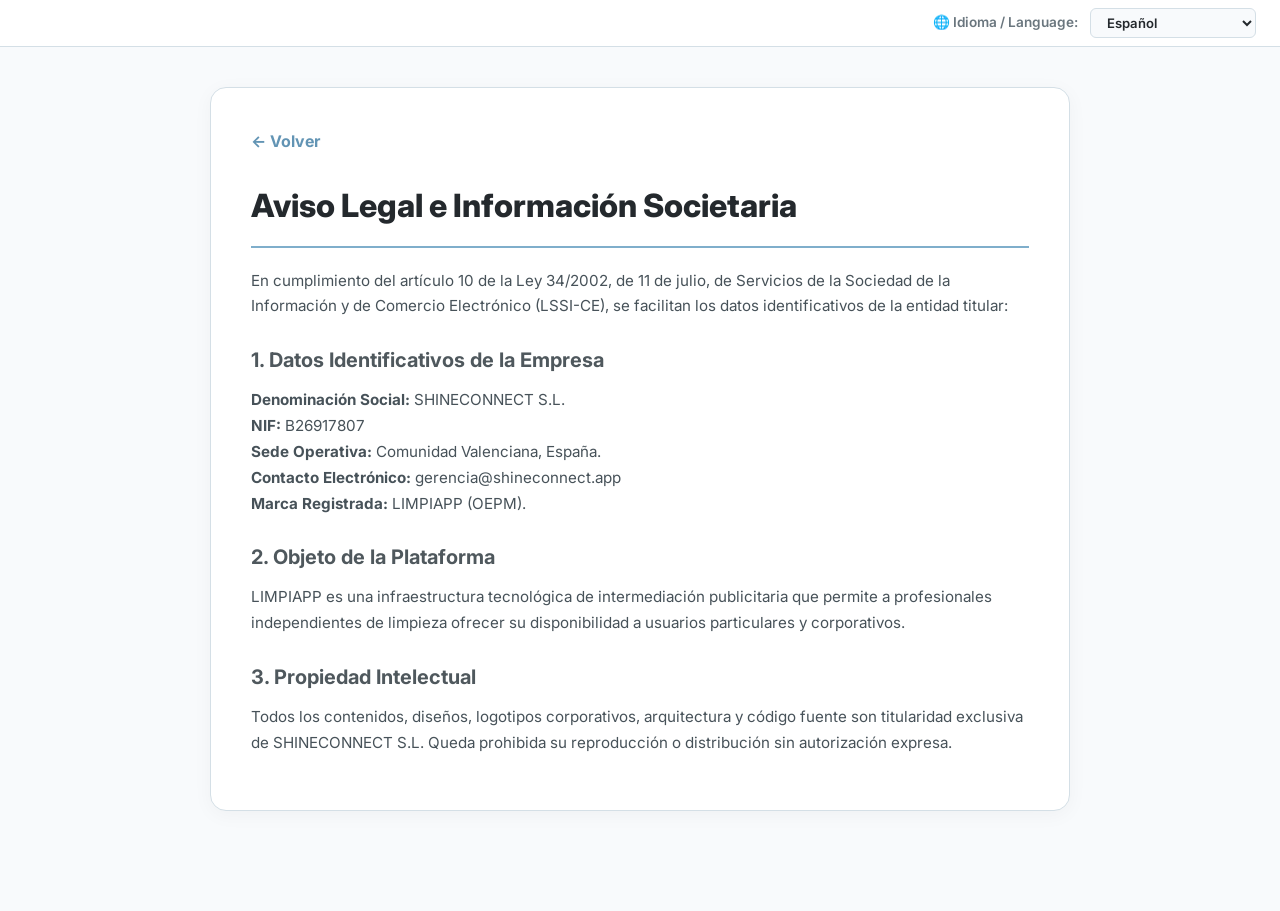
==== aviso-legal.html @ 9c0c1001 "Revise aviso legal with branding and language options Updated the legal notice page with new brandin" ====
<!DOCTYPE html>
<html lang="es">
<head>
  <meta charset="UTF-8">
  <meta name="viewport" content="width=device-width, initial-scale=1.0">
  <title>Aviso Legal | LIMPIAPP</title>
  <meta name="theme-color" content="#4f585d">
  <link rel="preconnect" href="https://fonts.googleapis.com">
  <link rel="preconnect" href="https://fonts.gstatic.com" crossorigin>
  <link href="https://fonts.googleapis.com/css2?family=Inter:wght@400;600;700;800&display=swap" rel="stylesheet">
  <style>
    :root {
      --color-logo-blue: #7faecb;
      --color-logo-blue-dark: #6294b4;
      --color-logo-charcoal: #4f585d;
      --color-slate-dark: #24292d;
      --color-slate-muted: #6a767e;
      --color-slate-border: #d4dfe6;
      --color-bg-page: #f8fafc;
    }
    * { box-sizing: border-box; margin: 0; padding: 0; font-family: 'Inter', system-ui, sans-serif; }
    body { background-color: var(--color-bg-page); color: var(--color-slate-dark); line-height: 1.7; padding-bottom: 60px; }
    .top-bar { background: #fff; border-bottom: 1px solid var(--color-slate-border); padding: 8px 24px; display: flex; justify-content: flex-end; align-items: center; gap: 12px; font-size: 0.85rem; }
    .lang-select { padding: 5px 12px; border-radius: 6px; border: 1px solid var(--color-slate-border); font-size: 0.82rem; background: var(--color-bg-page); font-weight: 600; cursor: pointer; color: var(--color-slate-dark); }
    .container { max-width: 860px; margin: 40px auto; background: #fff; padding: 40px; border-radius: 16px; border: 1.5px solid var(--color-slate-border); box-shadow: 0 4px 20px rgba(0,0,0,0.04); }
    .back-btn { display: inline-block; color: var(--color-logo-blue-dark); text-decoration: none; font-weight: 700; margin-bottom: 24px; }
    h1 { font-size: 2rem; color: var(--color-slate-dark); margin-bottom: 20px; font-weight: 800; border-bottom: 2px solid var(--color-logo-blue); padding-bottom: 12px; }
    h2 { font-size: 1.25rem; color: var(--color-logo-charcoal); margin: 24px 0 10px; font-weight: 700; }
    p { color: #475259; font-size: 0.95rem; margin-bottom: 14px; }
  </style>
</head>
<body>
  <div class="top-bar">
    <span style="color: var(--color-slate-muted); font-weight: 600;">🌐 Idioma / Language:</span>
    <select class="lang-select" id="langSelectAviso" onchange="cambiarIdiomaAviso(this.value)">
      <optgroup label="Lenguas de España">
        <option value="es">Español</option>
        <option value="ca">Valencià / Català</option>
        <option value="gl">Galego</option>
        <option value="eu">Euskara</option>
      </optgroup>
      <optgroup label="Unión Europea">
        <option value="en">English</option>
        <option value="fr">Français</option>
        <option value="de">Deutsch</option>
        <option value="it">Italiano</option>
        <option value="pt">Português</option>
      </optgroup>
    </select>
  </div>

  <div class="container">
    <a href="javascript:history.back()" class="back-btn" id="btnBack">← Volver</a>
    <h1 id="aTitle">Aviso Legal e Información Societaria</h1>
    <p id="aIntro">En cumplimiento del artículo 10 de la Ley 34/2002, de 11 de julio, de Servicios de la Sociedad de la Información y de Comercio Electrónico (LSSI-CE), se facilitan los datos identificativos de la entidad titular:</p>
    
    <h2 id="aSec1Title">1. Datos Identificativos de la Empresa</h2>
    <p id="aSec1Desc"><strong>Denominación Social:</strong> SHINECONNECT S.L.<br><strong>NIF:</strong> B26917807<br><strong>Sede Operativa:</strong> Comunidad Valenciana, España.<br><strong>Contacto Electrónico:</strong> gerencia@shineconnect.app<br><strong>Marca Registrada:</strong> LIMPIAPP (OEPM).</p>

    <h2 id="aSec2Title">2. Objeto de la Plataforma</h2>
    <p id="aSec2Desc">LIMPIAPP es una infraestructura tecnológica de intermediación publicitaria que permite a profesionales independientes de limpieza ofrecer su disponibilidad a usuarios particulares y corporativos.</p>

    <h2 id="aSec3Title">3. Propiedad Intelectual</h2>
    <p id="aSec3Desc">Todos los contenidos, diseños, logotipos corporativos, arquitectura y código fuente son titularidad exclusiva de SHINECONNECT S.L. Queda prohibida su reproducción o distribución sin autorización expresa.</p>
  </div>

  <script>
    var textosAviso = {
      es: {
        btnBack: "← Volver",
        aTitle: "Aviso Legal e Información Societaria",
        aIntro: "En cumplimiento del artículo 10 de la Ley 34/2002, de 11 de julio, de Servicios de la Sociedad de la Información y de Comercio Electrónico (LSSI-CE), se facilitan los datos identificativos de la entidad titular:",
        aSec1Title: "1. Datos Identificativos de la Empresa",
        aSec1Desc: "<strong>Denominación Social:</strong> SHINECONNECT S.L.<br><strong>NIF:</strong> B26917807<br><strong>Sede Operativa:</strong> Comunidad Valenciana, España.<br><strong>Contacto Electrónico:</strong> gerencia@shineconnect.app<br><strong>Marca Registrada:</strong> LIMPIAPP (OEPM).",
        aSec2Title: "2. Objeto de la Plataforma",
        aSec2Desc: "LIMPIAPP es una infraestructura tecnológica de intermediación publicitaria que permite a profesionales independientes de limpieza ofrecer su disponibilidad a usuarios particulares y corporativos.",
        aSec3Title: "3. Propiedad Intelectual",
        aSec3Desc: "Todos los contenidos, diseños, logotipos corporativos, arquitectura y código fuente son titularidad exclusiva de SHINECONNECT S.L. Queda prohibida su reproducción o distribución sin autorización expresa."
      },
      ca: {
        btnBack: "← Tornar",
        aTitle: "Avís Legal i Informació Societària",
        aIntro: "En compliment de l'article 10 de la Llei 34/2002 (LSSI-CE), s'ofereixen les dades identificatives de l'empresa titular de LIMPIAPP:",
        aSec1Title: "1. Dades Identificatives",
        aSec1Desc: "<strong>Raó Social:</strong> SHINECONNECT S.L.<br><strong>NIF:</strong> B26917807<br><strong>Seu:</strong> Comunitat Valenciana, Espanya.<br><strong>Correu:</strong> gerencia@shineconnect.app<br><strong>Marca Registrada:</strong> LIMPIAPP.",
        aSec2Title: "2. Objecte",
        aSec2Desc: "Plataforma de directori tecnològic que posa en contacte professionals independents de neteja amb particulars i empreses.",
        aSec3Title: "3. Propietat Intel·lectual",
        aSec3Desc: "El codi, logotips i continguts pertanyen exclusivament a SHINECONNECT S.L."
      },
      gl: {
        btnBack: "← Volver",
        aTitle: "Aviso Legal e Información Societaria",
        aIntro: "Información xeral da entidade en cumprimento do artigo 10 da Lei 34/2002 (LSSI-CE):",
        aSec1Title: "1. Datos Identificativos",
        aSec1Desc: "<strong>Titular:</strong> SHINECONNECT S.L.<br><strong>NIF:</strong> B26917807<br><strong>Sede:</strong> Comunidade Valenciana, España.<br><strong>Contacto:</strong> gerencia@shineconnect.app",
        aSec2Title: "2. Obxecto",
        aSec2Desc: "Directorio dixital para a posta en contacto directo entre profesionais de limpeza e usuarios.",
        aSec3Title: "3. Propiedade Intelectual",
        aSec3Desc: "Todos os dereitos reservados a prol de SHINECONNECT S.L."
      },
      eu: {
        btnBack: "← Itzuli",
        aTitle: "Legezko Oharra eta Sozietate Informazioa",
        aIntro: "34/2002 Legearen 10. artikuluak (LSSI-CE) ezarritakoa betez, entitatearen datu identifikatzaileak azaltzen dira:",
        aSec1Title: "1. Identifikazio Datuak",
        aSec1Desc: "<strong>Sozietatearen Izena:</strong> SHINECONNECT S.L.<br><strong>IFZ:</strong> B26917807<br><strong>Egoitza:</strong> Valentziako Erkidegoa, Espainia.<br><strong>Posta:</strong> gerencia@shineconnect.app",
        aSec2Title: "2. Helburua",
        aSec2Desc: "Garbiketa profesionalak eta bezeroak konektatzeko direktorio teknologikoa.",
        aSec3Title: "3. Jabetza Intelektuala",
        aSec3Desc: "Diseinu, kode eta eduki guztiak SHINECONNECT S.L.ren jabetza esklusibokoak dira."
      },
      en: {
        btnBack: "← Back",
        aTitle: "Legal Notice and Corporate Information",
        aIntro: "In accordance with European commercial legislation and Spanish Law 34/2002 (LSSI-CE), our company details are provided below:",
        aSec1Title: "1. Company Details",
        aSec1Desc: "<strong>Corporate Name:</strong> SHINECONNECT S.L.<br><strong>Tax ID (NIF):</strong> B26917807<br><strong>Location:</strong> Valencian Community, Spain.<br><strong>Contact:</strong> gerencia@shineconnect.app<br><strong>Registered Trademark:</strong> LIMPIAPP.",
        aSec2Title: "2. Purpose of the Platform",
        aSec2Desc: "LIMPIAPP is an online technology directory facilitating direct contact between independent cleaning professionals and clients.",
        aSec3Title: "3. Intellectual Property",
        aSec3Desc: "All software, branding, design assets, and written content belong strictly to SHINECONNECT S.L."
      },
      fr: {
        btnBack: "← Retour",
        aTitle: "Mentions Légales",
        aIntro: "Conformément aux obligations légales de transparence et à la loi 34/2002 (LSSI-CE) :",
        aSec1Title: "1. Informations Légales",
        aSec1Desc: "<strong>Raison Sociale :</strong> SHINECONNECT S.L.<br><strong>NIF :</strong> B26917807<br><strong>Siège :</strong> Valence, Espagne.<br><strong>Courriel :</strong> gerencia@shineconnect.app",
        aSec2Title: "2. Objet",
        aSec2Desc: "Annuaire technologique facilitant la mise en relation pour services de nettoyage.",
        aSec3Title: "3. Propriété Intellectuelle",
        aSec3Desc: "L'ensemble du site est la propriété exclusive de SHINECONNECT S.L."
      },
      de: {
        btnBack: "← Zurück",
        aTitle: "Impressum und Unternehmensdaten",
        aIntro: "Angaben gemäß spanischem Informationsgesellschaftsgesetz 34/2002 (LSSI-CE):",
        aSec1Title: "1. Unternehmensangaben",
        aSec1Desc: "<strong>Firma:</strong> SHINECONNECT S.L.<br><strong>USt-IdNr.:</strong> B26917807<br><strong>Sitz:</strong> Valencia, Spanien.<br><strong>Kontakt:</strong> gerencia@shineconnect.app",
        aSec2Title: "2. Plattformzweck",
        aSec2Desc: "Bereitstellung eines digitalen Verzeichnisses zur Kontaktaufnahme zwischen Kunden und Dienstleistern.",
        aSec3Title: "3. Urheberrecht",
        aSec3Desc: "Alle Inhalte und Markenzeichen unterliegen dem Schutz von SHINECONNECT S.L."
      },
      it: {
        btnBack: "← Torna indietro",
        aTitle: "Note Legali e Dati Societari",
        aIntro: "Informazioni rese ai sensi della normativa vigente (LSSI-CE):",
        aSec1Title: "1. Dati della Società",
        aSec1Desc: "<strong>Denominazione:</strong> SHINECONNECT S.L.<br><strong>P.IVA:</strong> B26917807<br><strong>Sede:</strong> Valencia, Spagna.<br><strong>E-mail:</strong> gerencia@shineconnect.app",
        aSec2Title: "2. Oggetto",
        aSec2Desc: "Piattaforma tecnologica di intermediazione pubblicitaria per servizi di pulizia.",
        aSec3Title: "3. Proprietà Intellettuale",
        aSec3Desc: "Tutti i marchi, loghi e codici sorgente appartengono a SHINECONNECT S.L."
      },
      pt: {
        btnBack: "← Voltar",
        aTitle: "Aviso Legal e Dados da Sociedade",
        aIntro: "Em conformidade com o artigo 10 da Lei 34/2002 (LSSI-CE):",
        aSec1Title: "1. Identificação da Empresa",
        aSec1Desc: "<strong>Denominação:</strong> SHINECONNECT S.L.<br><strong>NIF:</strong> B26917807<br><strong>Sede:</strong> Valência, Espanha.<br><strong>Contacto:</strong> gerencia@shineconnect.app",
        aSec2Title: "2. Objeto",
        aSec2Desc: "Diretório tecnológico para ligação direta entre clientes e profissionais de limpeza.",
        aSec3Title: "3. Propriedade Intelectual",
        aSec3Desc: "Todos os conteúdos pertencem exclusivamente à SHINECONNECT S.L."
      }
    };

    function cambiarIdiomaAviso(lang) {
      localStorage.setItem('limpiapp_lang', lang);
      var t = textosAviso[lang] || textosAviso['es'];
      
      document.getElementById('btnBack').innerText = t.btnBack;
      document.getElementById('aTitle').innerText = t.aTitle;
      document.getElementById('aIntro').innerText = t.aIntro;
      document.getElementById('aSec1Title').innerText = t.aSec1Title;
      document.getElementById('aSec1Desc').innerHTML = t.aSec1Desc;
      document.getElementById('aSec2Title').innerText = t.aSec2Title;
      document.getElementById('aSec2Desc').innerText = t.aSec2Desc;
      document.getElementById('aSec3Title').innerText = t.aSec3Title;
      document.getElementById('aSec3Desc').innerText = t.aSec3Desc;
    }

    document.addEventListener('DOMContentLoaded', function() {
      var savedLang = localStorage.getItem('limpiapp_lang') || 'es';
      var select = document.getElementById('langSelectAviso');
      if (select) select.value = savedLang;
      cambiarIdiomaAviso(savedLang);
    });
  </script>
</body>
</html>
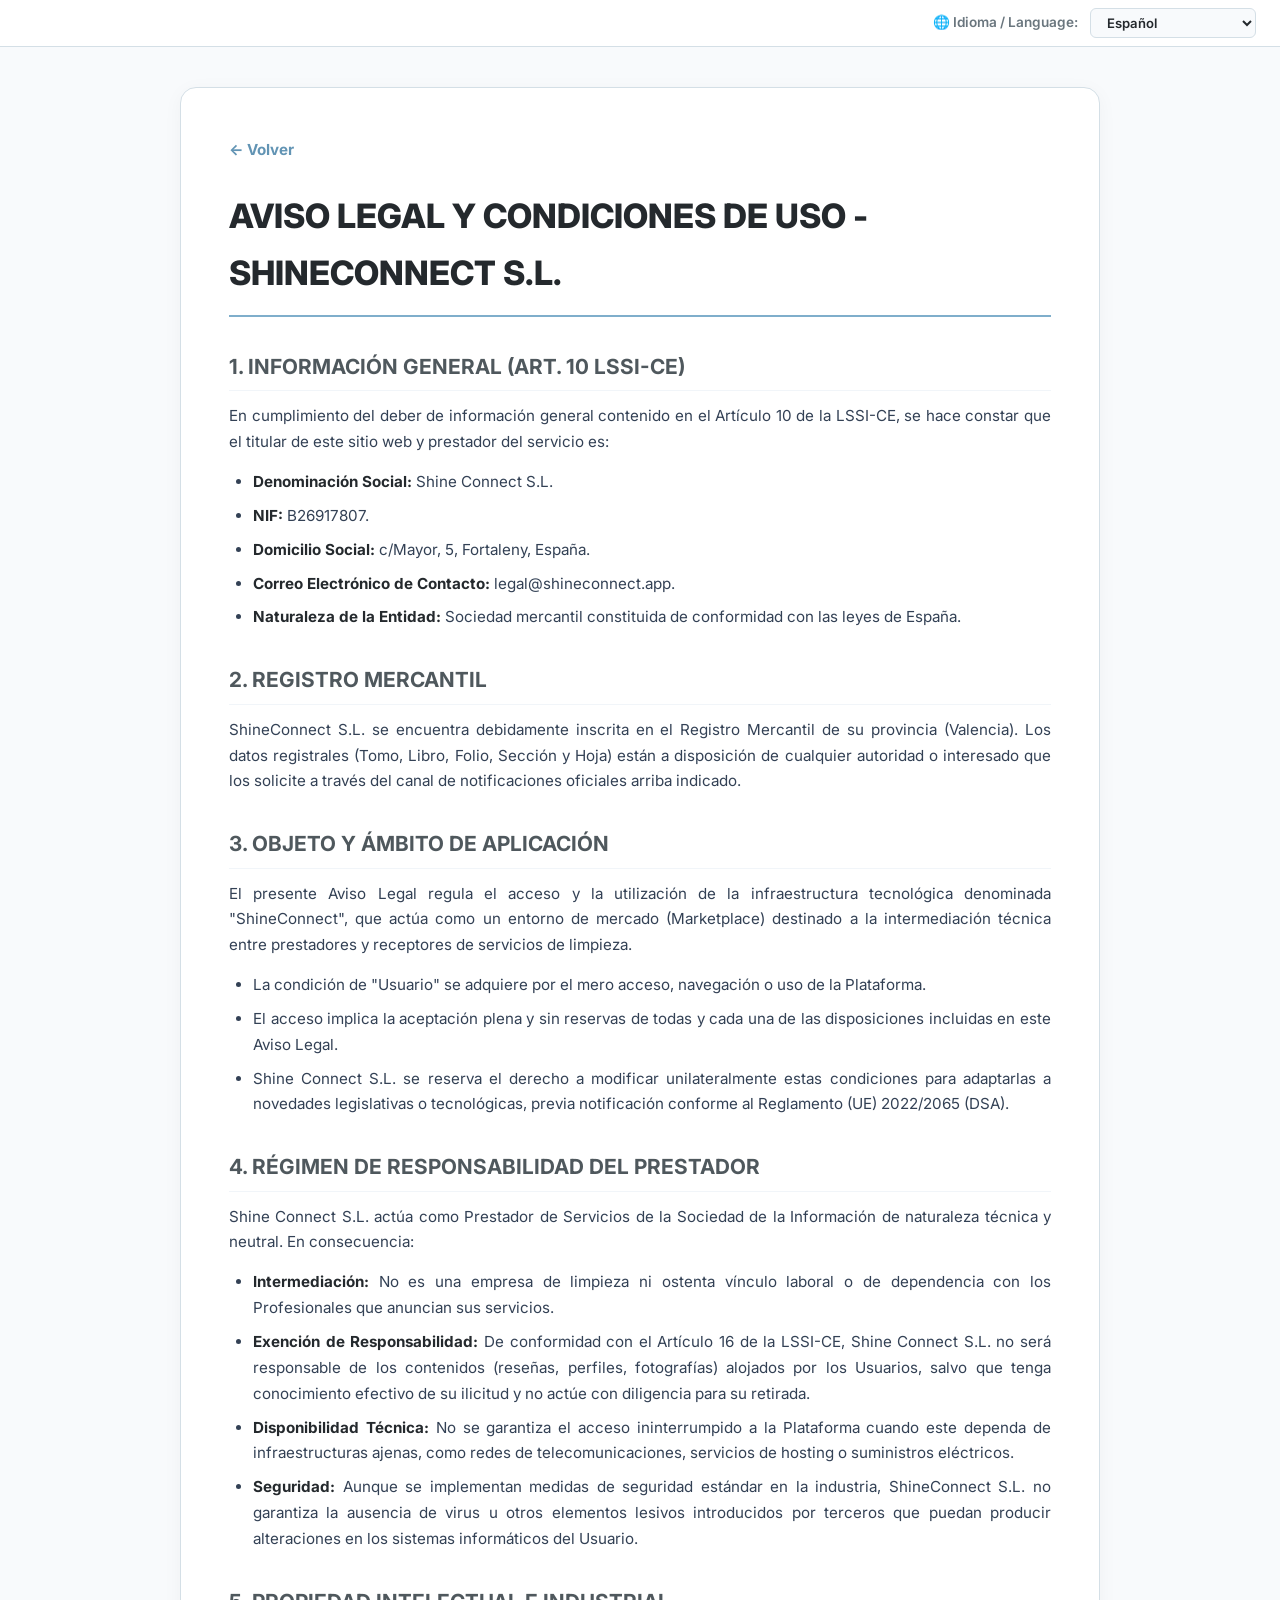
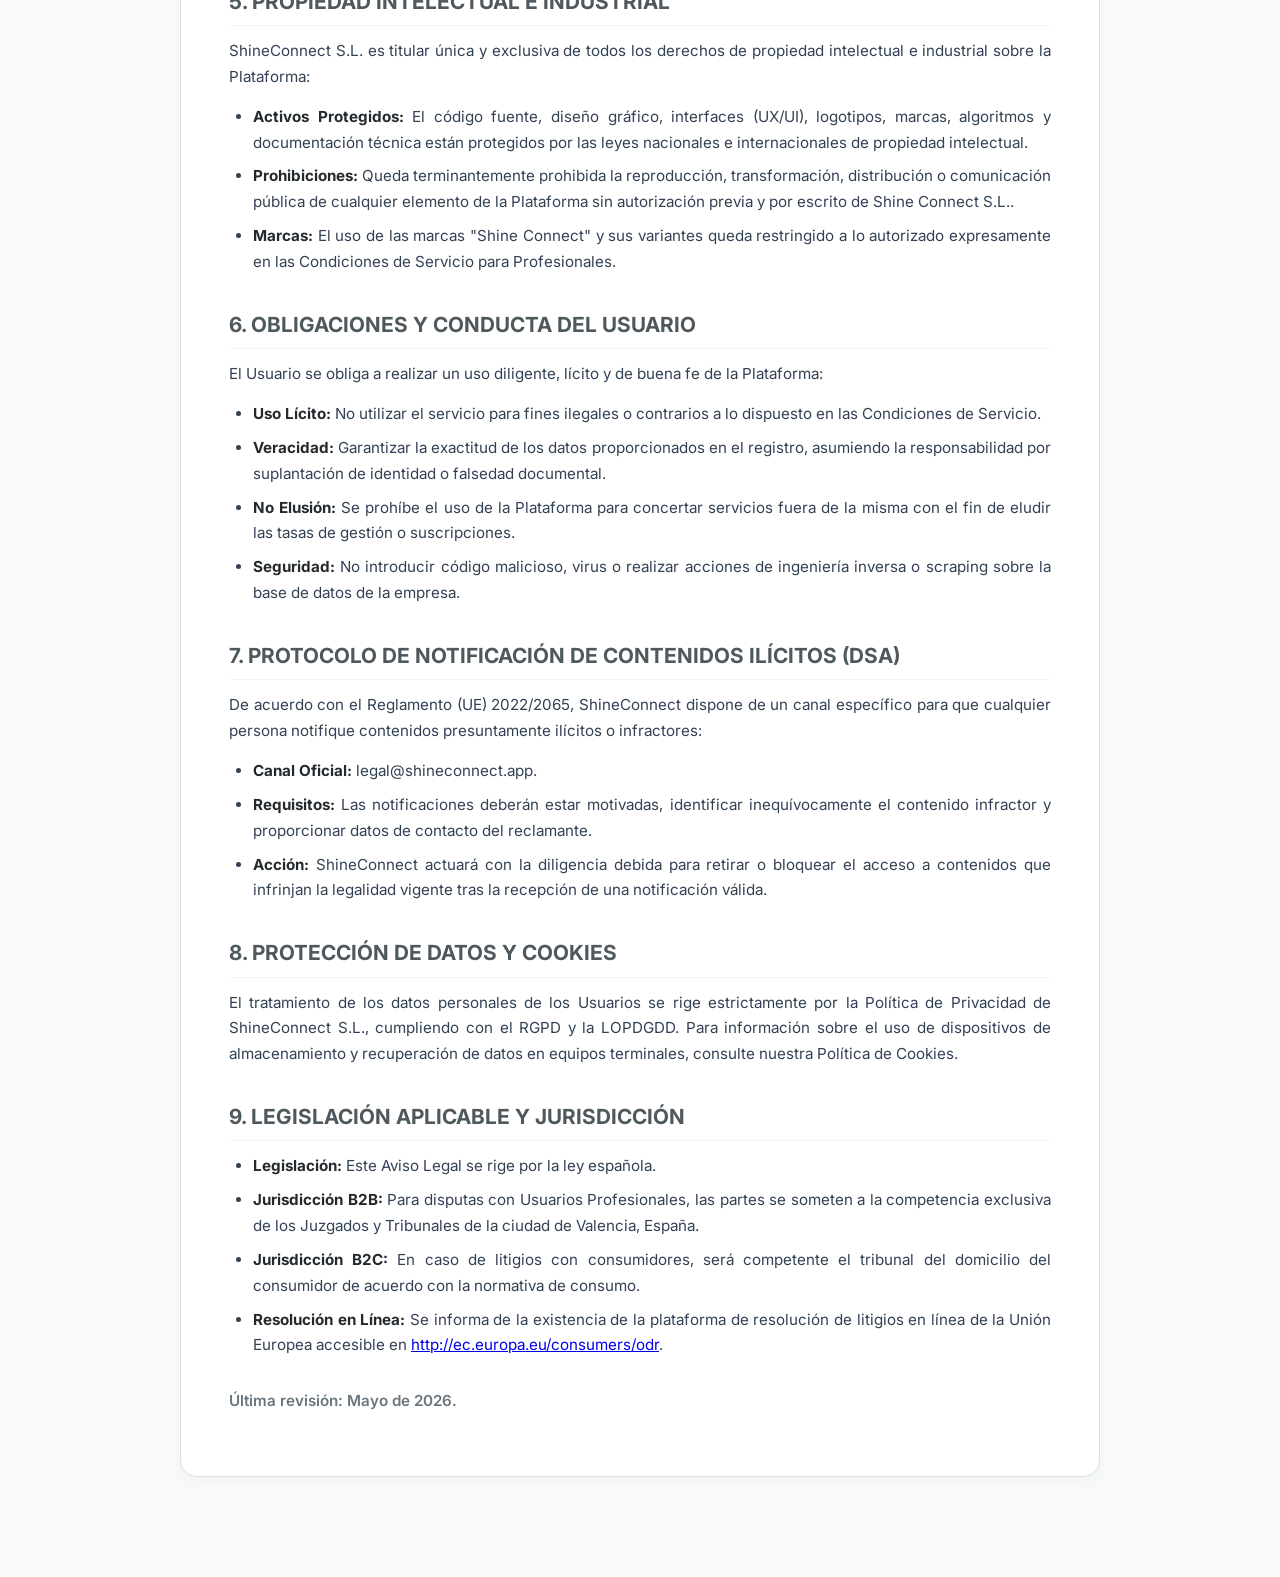
==== commit d8730edc: "Update legal notice and improve layout" ====
--- a/aviso-legal.html
+++ b/aviso-legal.html
@@ -3,11 +3,11 @@
 <head>
   <meta charset="UTF-8">
   <meta name="viewport" content="width=device-width, initial-scale=1.0">
-  <title>Aviso Legal | LIMPIAPP</title>
+  <title>Aviso Legal y Condiciones de Uso | LIMPIAPP</title>
   <meta name="theme-color" content="#4f585d">
   <link rel="preconnect" href="https://fonts.googleapis.com">
   <link rel="preconnect" href="https://fonts.gstatic.com" crossorigin>
-  <link href="https://fonts.googleapis.com/css2?family=Inter:wght@400;600;700;800&display=swap" rel="stylesheet">
+  <link href="https://fonts.googleapis.com/css2?family=Inter:wght@400;500;600;700;800&display=swap" rel="stylesheet">
   <style>
     :root {
       --color-logo-blue: #7faecb;
@@ -22,19 +22,23 @@
     body { background-color: var(--color-bg-page); color: var(--color-slate-dark); line-height: 1.7; padding-bottom: 60px; }
     .top-bar { background: #fff; border-bottom: 1px solid var(--color-slate-border); padding: 8px 24px; display: flex; justify-content: flex-end; align-items: center; gap: 12px; font-size: 0.85rem; }
     .lang-select { padding: 5px 12px; border-radius: 6px; border: 1px solid var(--color-slate-border); font-size: 0.82rem; background: var(--color-bg-page); font-weight: 600; cursor: pointer; color: var(--color-slate-dark); }
-    .container { max-width: 860px; margin: 40px auto; background: #fff; padding: 40px; border-radius: 16px; border: 1.5px solid var(--color-slate-border); box-shadow: 0 4px 20px rgba(0,0,0,0.04); }
-    .back-btn { display: inline-block; color: var(--color-logo-blue-dark); text-decoration: none; font-weight: 700; margin-bottom: 24px; }
-    h1 { font-size: 2rem; color: var(--color-slate-dark); margin-bottom: 20px; font-weight: 800; border-bottom: 2px solid var(--color-logo-blue); padding-bottom: 12px; }
-    h2 { font-size: 1.25rem; color: var(--color-logo-charcoal); margin: 24px 0 10px; font-weight: 700; }
-    p { color: #475259; font-size: 0.95rem; margin-bottom: 14px; }
+    .container { max-width: 920px; margin: 40px auto; background: #fff; padding: 48px; border-radius: 16px; border: 1.5px solid var(--color-slate-border); box-shadow: 0 4px 20px rgba(0,0,0,0.04); }
+    .back-btn { display: inline-block; color: var(--color-logo-blue-dark); text-decoration: none; font-weight: 700; margin-bottom: 24px; font-size: 0.95rem; }
+    .back-btn:hover { text-decoration: underline; }
+    h1 { font-size: 2.1rem; color: var(--color-slate-dark); margin-bottom: 24px; font-weight: 800; border-bottom: 2px solid var(--color-logo-blue); padding-bottom: 14px; }
+    h2 { font-size: 1.3rem; color: var(--color-logo-charcoal); margin: 32px 0 12px; font-weight: 700; border-bottom: 1px solid #f1f5f9; padding-bottom: 6px; }
+    p { color: #334155; font-size: 0.95rem; margin-bottom: 14px; text-align: justify; }
+    ul { padding-left: 24px; margin-bottom: 16px; color: #334155; font-size: 0.95rem; }
+    li { margin-bottom: 8px; text-align: justify; }
+    strong { color: var(--color-slate-dark); }
   </style>
 </head>
 <body>
   <div class="top-bar">
     <span style="color: var(--color-slate-muted); font-weight: 600;">🌐 Idioma / Language:</span>
-    <select class="lang-select" id="langSelectAviso" onchange="cambiarIdiomaAviso(this.value)">
+    <select class="lang-select" id="langSelector" onchange="aplicarTraduccion(this.value)">
       <optgroup label="Lenguas de España">
-        <option value="es">Español</option>
+        <option value="es" selected>Español</option>
         <option value="ca">Valencià / Català</option>
         <option value="gl">Galego</option>
         <option value="eu">Euskara</option>
@@ -45,148 +49,113 @@
         <option value="de">Deutsch</option>
         <option value="it">Italiano</option>
         <option value="pt">Português</option>
+        <option value="nl">Nederlands</option>
+        <option value="pl">Polski</option>
+        <option value="ro">Română</option>
+        <option value="sv">Svenska</option>
+        <option value="da">Dansk</option>
+        <option value="cs">Čeština</option>
+        <option value="hu">Magyar</option>
+        <option value="el">Ελληνικά</option>
       </optgroup>
     </select>
   </div>
 
   <div class="container">
-    <a href="javascript:history.back()" class="back-btn" id="btnBack">← Volver</a>
-    <h1 id="aTitle">Aviso Legal e Información Societaria</h1>
-    <p id="aIntro">En cumplimiento del artículo 10 de la Ley 34/2002, de 11 de julio, de Servicios de la Sociedad de la Información y de Comercio Electrónico (LSSI-CE), se facilitan los datos identificativos de la entidad titular:</p>
-    
-    <h2 id="aSec1Title">1. Datos Identificativos de la Empresa</h2>
-    <p id="aSec1Desc"><strong>Denominación Social:</strong> SHINECONNECT S.L.<br><strong>NIF:</strong> B26917807<br><strong>Sede Operativa:</strong> Comunidad Valenciana, España.<br><strong>Contacto Electrónico:</strong> gerencia@shineconnect.app<br><strong>Marca Registrada:</strong> LIMPIAPP (OEPM).</p>
+    <a href="javascript:history.back()" class="back-btn">← Volver</a>
+    <h1>AVISO LEGAL Y CONDICIONES DE USO - SHINECONNECT S.L.</h1>
 
-    <h2 id="aSec2Title">2. Objeto de la Plataforma</h2>
-    <p id="aSec2Desc">LIMPIAPP es una infraestructura tecnológica de intermediación publicitaria que permite a profesionales independientes de limpieza ofrecer su disponibilidad a usuarios particulares y corporativos.</p>
+    <h2>1. INFORMACIÓN GENERAL (ART. 10 LSSI-CE)</h2>
+    <p>En cumplimiento del deber de información general contenido en el Artículo 10 de la LSSI-CE, se hace constar que el titular de este sitio web y prestador del servicio es:</p>
+    <ul>
+      <li><strong>Denominación Social:</strong> Shine Connect S.L.</li>
+      <li><strong>NIF:</strong> B26917807.</li>
+      <li><strong>Domicilio Social:</strong> c/Mayor, 5, Fortaleny, España.</li>
+      <li><strong>Correo Electrónico de Contacto:</strong> legal@shineconnect.app.</li>
+      <li><strong>Naturaleza de la Entidad:</strong> Sociedad mercantil constituida de conformidad con las leyes de España.</li>
+    </ul>
 
-    <h2 id="aSec3Title">3. Propiedad Intelectual</h2>
-    <p id="aSec3Desc">Todos los contenidos, diseños, logotipos corporativos, arquitectura y código fuente son titularidad exclusiva de SHINECONNECT S.L. Queda prohibida su reproducción o distribución sin autorización expresa.</p>
+    <h2>2. REGISTRO MERCANTIL</h2>
+    <p>ShineConnect S.L. se encuentra debidamente inscrita en el Registro Mercantil de su provincia (Valencia). Los datos registrales (Tomo, Libro, Folio, Sección y Hoja) están a disposición de cualquier autoridad o interesado que los solicite a través del canal de notificaciones oficiales arriba indicado.</p>
+
+    <h2>3. OBJETO Y ÁMBITO DE APLICACIÓN</h2>
+    <p>El presente Aviso Legal regula el acceso y la utilización de la infraestructura tecnológica denominada "ShineConnect", que actúa como un entorno de mercado (Marketplace) destinado a la intermediación técnica entre prestadores y receptores de servicios de limpieza.</p>
+    <ul>
+      <li>La condición de "Usuario" se adquiere por el mero acceso, navegación o uso de la Plataforma.</li>
+      <li>El acceso implica la aceptación plena y sin reservas de todas y cada una de las disposiciones incluidas en este Aviso Legal.</li>
+      <li>Shine Connect S.L. se reserva el derecho a modificar unilateralmente estas condiciones para adaptarlas a novedades legislativas o tecnológicas, previa notificación conforme al Reglamento (UE) 2022/2065 (DSA).</li>
+    </ul>
+
+    <h2>4. RÉGIMEN DE RESPONSABILIDAD DEL PRESTADOR</h2>
+    <p>Shine Connect S.L. actúa como Prestador de Servicios de la Sociedad de la Información de naturaleza técnica y neutral. En consecuencia:</p>
+    <ul>
+      <li><strong>Intermediación:</strong> No es una empresa de limpieza ni ostenta vínculo laboral o de dependencia con los Profesionales que anuncian sus servicios.</li>
+      <li><strong>Exención de Responsabilidad:</strong> De conformidad con el Artículo 16 de la LSSI-CE, Shine Connect S.L. no será responsable de los contenidos (reseñas, perfiles, fotografías) alojados por los Usuarios, salvo que tenga conocimiento efectivo de su ilicitud y no actúe con diligencia para su retirada.</li>
+      <li><strong>Disponibilidad Técnica:</strong> No se garantiza el acceso ininterrumpido a la Plataforma cuando este dependa de infraestructuras ajenas, como redes de telecomunicaciones, servicios de hosting o suministros eléctricos.</li>
+      <li><strong>Seguridad:</strong> Aunque se implementan medidas de seguridad estándar en la industria, ShineConnect S.L. no garantiza la ausencia de virus u otros elementos lesivos introducidos por terceros que puedan producir alteraciones en los sistemas informáticos del Usuario.</li>
+    </ul>
+
+    <h2>5. PROPIEDAD INTELECTUAL E INDUSTRIAL</h2>
+    <p>ShineConnect S.L. es titular única y exclusiva de todos los derechos de propiedad intelectual e industrial sobre la Plataforma:</p>
+    <ul>
+      <li><strong>Activos Protegidos:</strong> El código fuente, diseño gráfico, interfaces (UX/UI), logotipos, marcas, algoritmos y documentación técnica están protegidos por las leyes nacionales e internacionales de propiedad intelectual.</li>
+      <li><strong>Prohibiciones:</strong> Queda terminantemente prohibida la reproducción, transformación, distribución o comunicación pública de cualquier elemento de la Plataforma sin autorización previa y por escrito de Shine Connect S.L..</li>
+      <li><strong>Marcas:</strong> El uso de las marcas "Shine Connect" y sus variantes queda restringido a lo autorizado expresamente en las Condiciones de Servicio para Profesionales.</li>
+    </ul>
+
+    <h2>6. OBLIGACIONES Y CONDUCTA DEL USUARIO</h2>
+    <p>El Usuario se obliga a realizar un uso diligente, lícito y de buena fe de la Plataforma:</p>
+    <ul>
+      <li><strong>Uso Lícito:</strong> No utilizar el servicio para fines ilegales o contrarios a lo dispuesto en las Condiciones de Servicio.</li>
+      <li><strong>Veracidad:</strong> Garantizar la exactitud de los datos proporcionados en el registro, asumiendo la responsabilidad por suplantación de identidad o falsedad documental.</li>
+      <li><strong>No Elusión:</strong> Se prohíbe el uso de la Plataforma para concertar servicios fuera de la misma con el fin de eludir las tasas de gestión o suscripciones.</li>
+      <li><strong>Seguridad:</strong> No introducir código malicioso, virus o realizar acciones de ingeniería inversa o scraping sobre la base de datos de la empresa.</li>
+    </ul>
+
+    <h2>7. PROTOCOLO DE NOTIFICACIÓN DE CONTENIDOS ILÍCITOS (DSA)</h2>
+    <p>De acuerdo con el Reglamento (UE) 2022/2065, ShineConnect dispone de un canal específico para que cualquier persona notifique contenidos presuntamente ilícitos o infractores:</p>
+    <ul>
+      <li><strong>Canal Oficial:</strong> legal@shineconnect.app.</li>
+      <li><strong>Requisitos:</strong> Las notificaciones deberán estar motivadas, identificar inequívocamente el contenido infractor y proporcionar datos de contacto del reclamante.</li>
+      <li><strong>Acción:</strong> ShineConnect actuará con la diligencia debida para retirar o bloquear el acceso a contenidos que infrinjan la legalidad vigente tras la recepción de una notificación válida.</li>
+    </ul>
+
+    <h2>8. PROTECCIÓN DE DATOS Y COOKIES</h2>
+    <p>El tratamiento de los datos personales de los Usuarios se rige estrictamente por la Política de Privacidad de ShineConnect S.L., cumpliendo con el RGPD y la LOPDGDD. Para información sobre el uso de dispositivos de almacenamiento y recuperación de datos en equipos terminales, consulte nuestra Política de Cookies.</p>
+
+    <h2>9. LEGISLACIÓN APLICABLE Y JURISDICCIÓN</h2>
+    <ul>
+      <li><strong>Legislación:</strong> Este Aviso Legal se rige por la ley española.</li>
+      <li><strong>Jurisdicción B2B:</strong> Para disputas con Usuarios Profesionales, las partes se someten a la competencia exclusiva de los Juzgados y Tribunales de la ciudad de Valencia, España.</li>
+      <li><strong>Jurisdicción B2C:</strong> En caso de litigios con consumidores, será competente el tribunal del domicilio del consumidor de acuerdo con la normativa de consumo.</li>
+      <li><strong>Resolución en Línea:</strong> Se informa de la existencia de la plataforma de resolución de litigios en línea de la Unión Europea accesible en <a href="http://ec.europa.eu/consumers/odr" target="_blank" rel="noopener noreferrer">http://ec.europa.eu/consumers/odr</a>.</li>
+    </ul>
+
+    <p style="margin-top: 30px; font-weight: 600; color: var(--color-slate-muted);">Última revisión: Mayo de 2026.</p>
   </div>
 
+  <div id="google_translate_element" style="display:none;"></div>
+  <script src="//translate.google.com/translate_a/element.js?cb=googleTranslateElementInit"></script>
   <script>
-    var textosAviso = {
-      es: {
-        btnBack: "← Volver",
-        aTitle: "Aviso Legal e Información Societaria",
-        aIntro: "En cumplimiento del artículo 10 de la Ley 34/2002, de 11 de julio, de Servicios de la Sociedad de la Información y de Comercio Electrónico (LSSI-CE), se facilitan los datos identificativos de la entidad titular:",
-        aSec1Title: "1. Datos Identificativos de la Empresa",
-        aSec1Desc: "<strong>Denominación Social:</strong> SHINECONNECT S.L.<br><strong>NIF:</strong> B26917807<br><strong>Sede Operativa:</strong> Comunidad Valenciana, España.<br><strong>Contacto Electrónico:</strong> gerencia@shineconnect.app<br><strong>Marca Registrada:</strong> LIMPIAPP (OEPM).",
-        aSec2Title: "2. Objeto de la Plataforma",
-        aSec2Desc: "LIMPIAPP es una infraestructura tecnológica de intermediación publicitaria que permite a profesionales independientes de limpieza ofrecer su disponibilidad a usuarios particulares y corporativos.",
-        aSec3Title: "3. Propiedad Intelectual",
-        aSec3Desc: "Todos los contenidos, diseños, logotipos corporativos, arquitectura y código fuente son titularidad exclusiva de SHINECONNECT S.L. Queda prohibida su reproducción o distribución sin autorización expresa."
-      },
-      ca: {
-        btnBack: "← Tornar",
-        aTitle: "Avís Legal i Informació Societària",
-        aIntro: "En compliment de l'article 10 de la Llei 34/2002 (LSSI-CE), s'ofereixen les dades identificatives de l'empresa titular de LIMPIAPP:",
-        aSec1Title: "1. Dades Identificatives",
-        aSec1Desc: "<strong>Raó Social:</strong> SHINECONNECT S.L.<br><strong>NIF:</strong> B26917807<br><strong>Seu:</strong> Comunitat Valenciana, Espanya.<br><strong>Correu:</strong> gerencia@shineconnect.app<br><strong>Marca Registrada:</strong> LIMPIAPP.",
-        aSec2Title: "2. Objecte",
-        aSec2Desc: "Plataforma de directori tecnològic que posa en contacte professionals independents de neteja amb particulars i empreses.",
-        aSec3Title: "3. Propietat Intel·lectual",
-        aSec3Desc: "El codi, logotips i continguts pertanyen exclusivament a SHINECONNECT S.L."
-      },
-      gl: {
-        btnBack: "← Volver",
-        aTitle: "Aviso Legal e Información Societaria",
-        aIntro: "Información xeral da entidade en cumprimento do artigo 10 da Lei 34/2002 (LSSI-CE):",
-        aSec1Title: "1. Datos Identificativos",
-        aSec1Desc: "<strong>Titular:</strong> SHINECONNECT S.L.<br><strong>NIF:</strong> B26917807<br><strong>Sede:</strong> Comunidade Valenciana, España.<br><strong>Contacto:</strong> gerencia@shineconnect.app",
-        aSec2Title: "2. Obxecto",
-        aSec2Desc: "Directorio dixital para a posta en contacto directo entre profesionais de limpeza e usuarios.",
-        aSec3Title: "3. Propiedade Intelectual",
-        aSec3Desc: "Todos os dereitos reservados a prol de SHINECONNECT S.L."
-      },
-      eu: {
-        btnBack: "← Itzuli",
-        aTitle: "Legezko Oharra eta Sozietate Informazioa",
-        aIntro: "34/2002 Legearen 10. artikuluak (LSSI-CE) ezarritakoa betez, entitatearen datu identifikatzaileak azaltzen dira:",
-        aSec1Title: "1. Identifikazio Datuak",
-        aSec1Desc: "<strong>Sozietatearen Izena:</strong> SHINECONNECT S.L.<br><strong>IFZ:</strong> B26917807<br><strong>Egoitza:</strong> Valentziako Erkidegoa, Espainia.<br><strong>Posta:</strong> gerencia@shineconnect.app",
-        aSec2Title: "2. Helburua",
-        aSec2Desc: "Garbiketa profesionalak eta bezeroak konektatzeko direktorio teknologikoa.",
-        aSec3Title: "3. Jabetza Intelektuala",
-        aSec3Desc: "Diseinu, kode eta eduki guztiak SHINECONNECT S.L.ren jabetza esklusibokoak dira."
-      },
-      en: {
-        btnBack: "← Back",
-        aTitle: "Legal Notice and Corporate Information",
-        aIntro: "In accordance with European commercial legislation and Spanish Law 34/2002 (LSSI-CE), our company details are provided below:",
-        aSec1Title: "1. Company Details",
-        aSec1Desc: "<strong>Corporate Name:</strong> SHINECONNECT S.L.<br><strong>Tax ID (NIF):</strong> B26917807<br><strong>Location:</strong> Valencian Community, Spain.<br><strong>Contact:</strong> gerencia@shineconnect.app<br><strong>Registered Trademark:</strong> LIMPIAPP.",
-        aSec2Title: "2. Purpose of the Platform",
-        aSec2Desc: "LIMPIAPP is an online technology directory facilitating direct contact between independent cleaning professionals and clients.",
-        aSec3Title: "3. Intellectual Property",
-        aSec3Desc: "All software, branding, design assets, and written content belong strictly to SHINECONNECT S.L."
-      },
-      fr: {
-        btnBack: "← Retour",
-        aTitle: "Mentions Légales",
-        aIntro: "Conformément aux obligations légales de transparence et à la loi 34/2002 (LSSI-CE) :",
-        aSec1Title: "1. Informations Légales",
-        aSec1Desc: "<strong>Raison Sociale :</strong> SHINECONNECT S.L.<br><strong>NIF :</strong> B26917807<br><strong>Siège :</strong> Valence, Espagne.<br><strong>Courriel :</strong> gerencia@shineconnect.app",
-        aSec2Title: "2. Objet",
-        aSec2Desc: "Annuaire technologique facilitant la mise en relation pour services de nettoyage.",
-        aSec3Title: "3. Propriété Intellectuelle",
-        aSec3Desc: "L'ensemble du site est la propriété exclusive de SHINECONNECT S.L."
-      },
-      de: {
-        btnBack: "← Zurück",
-        aTitle: "Impressum und Unternehmensdaten",
-        aIntro: "Angaben gemäß spanischem Informationsgesellschaftsgesetz 34/2002 (LSSI-CE):",
-        aSec1Title: "1. Unternehmensangaben",
-        aSec1Desc: "<strong>Firma:</strong> SHINECONNECT S.L.<br><strong>USt-IdNr.:</strong> B26917807<br><strong>Sitz:</strong> Valencia, Spanien.<br><strong>Kontakt:</strong> gerencia@shineconnect.app",
-        aSec2Title: "2. Plattformzweck",
-        aSec2Desc: "Bereitstellung eines digitalen Verzeichnisses zur Kontaktaufnahme zwischen Kunden und Dienstleistern.",
-        aSec3Title: "3. Urheberrecht",
-        aSec3Desc: "Alle Inhalte und Markenzeichen unterliegen dem Schutz von SHINECONNECT S.L."
-      },
-      it: {
-        btnBack: "← Torna indietro",
-        aTitle: "Note Legali e Dati Societari",
-        aIntro: "Informazioni rese ai sensi della normativa vigente (LSSI-CE):",
-        aSec1Title: "1. Dati della Società",
-        aSec1Desc: "<strong>Denominazione:</strong> SHINECONNECT S.L.<br><strong>P.IVA:</strong> B26917807<br><strong>Sede:</strong> Valencia, Spagna.<br><strong>E-mail:</strong> gerencia@shineconnect.app",
-        aSec2Title: "2. Oggetto",
-        aSec2Desc: "Piattaforma tecnologica di intermediazione pubblicitaria per servizi di pulizia.",
-        aSec3Title: "3. Proprietà Intellettuale",
-        aSec3Desc: "Tutti i marchi, loghi e codici sorgente appartengono a SHINECONNECT S.L."
-      },
-      pt: {
-        btnBack: "← Voltar",
-        aTitle: "Aviso Legal e Dados da Sociedade",
-        aIntro: "Em conformidade com o artigo 10 da Lei 34/2002 (LSSI-CE):",
-        aSec1Title: "1. Identificação da Empresa",
-        aSec1Desc: "<strong>Denominação:</strong> SHINECONNECT S.L.<br><strong>NIF:</strong> B26917807<br><strong>Sede:</strong> Valência, Espanha.<br><strong>Contacto:</strong> gerencia@shineconnect.app",
-        aSec2Title: "2. Objeto",
-        aSec2Desc: "Diretório tecnológico para ligação direta entre clientes e profissionais de limpeza.",
-        aSec3Title: "3. Propriedade Intelectual",
-        aSec3Desc: "Todos os conteúdos pertencem exclusivamente à SHINECONNECT S.L."
+    function googleTranslateElementInit() {
+      new google.translate.TranslateElement({ pageLanguage: 'es', autoDisplay: false }, 'google_translate_element');
+    }
+    function aplicarTraduccion(lang) {
+      if (!lang) return;
+      localStorage.setItem('limpiapp_lang', lang);
+      var combo = document.querySelector('.goog-te-combo');
+      if (combo) {
+        combo.value = lang;
+        combo.dispatchEvent(new Event('change'));
       }
-    };
-
-    function cambiarIdiomaAviso(lang) {
-      localStorage.setItem('limpiapp_lang', lang);
-      var t = textosAviso[lang] || textosAviso['es'];
-      
-      document.getElementById('btnBack').innerText = t.btnBack;
-      document.getElementById('aTitle').innerText = t.aTitle;
-      document.getElementById('aIntro').innerText = t.aIntro;
-      document.getElementById('aSec1Title').innerText = t.aSec1Title;
-      document.getElementById('aSec1Desc').innerHTML = t.aSec1Desc;
-      document.getElementById('aSec2Title').innerText = t.aSec2Title;
-      document.getElementById('aSec2Desc').innerText = t.aSec2Desc;
-      document.getElementById('aSec3Title').innerText = t.aSec3Title;
-      document.getElementById('aSec3Desc').innerText = t.aSec3Desc;
     }
-
     document.addEventListener('DOMContentLoaded', function() {
-      var savedLang = localStorage.getItem('limpiapp_lang') || 'es';
-      var select = document.getElementById('langSelectAviso');
-      if (select) select.value = savedLang;
-      cambiarIdiomaAviso(savedLang);
+      var guardado = localStorage.getItem('limpiapp_lang') || 'es';
+      var select = document.getElementById('langSelector');
+      if (select) select.value = guardado;
+      if (guardado !== 'es') {
+        setTimeout(function() { aplicarTraduccion(guardado); }, 500);
+      }
     });
   </script>
 </body>
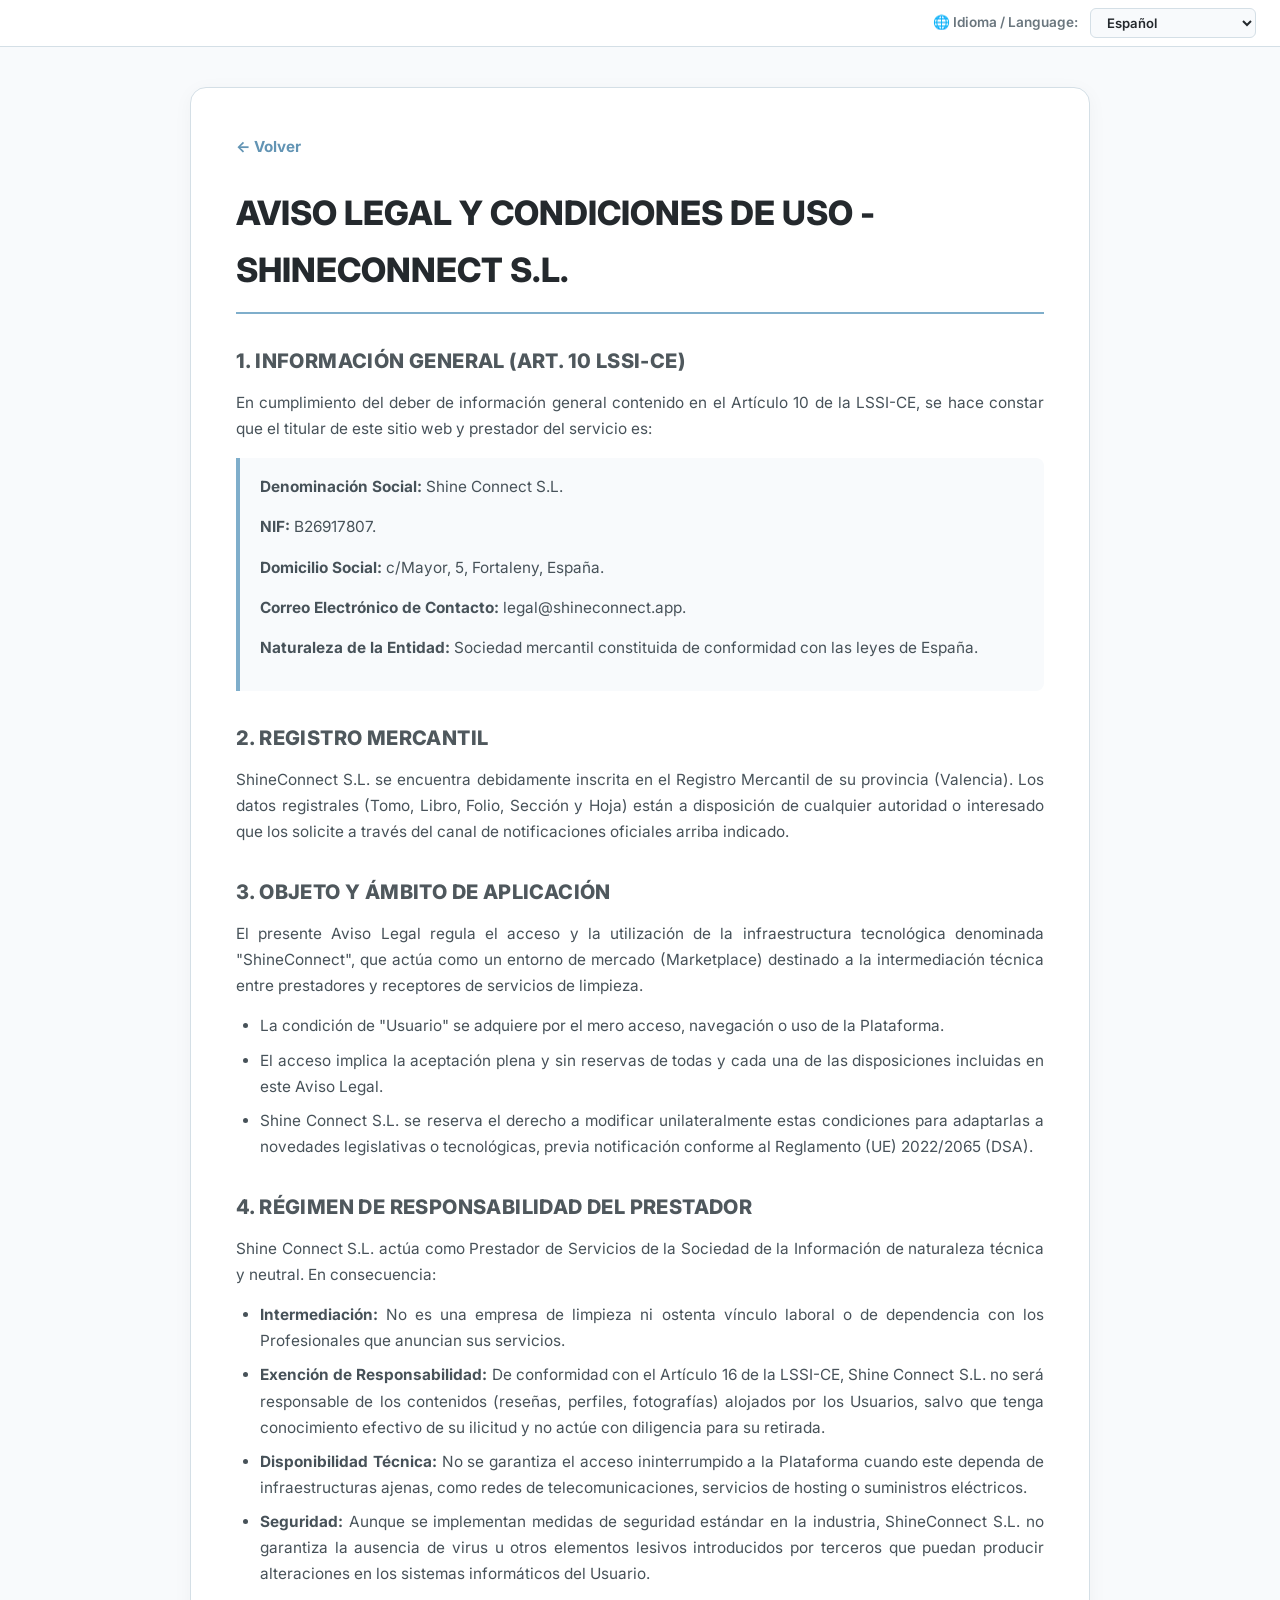
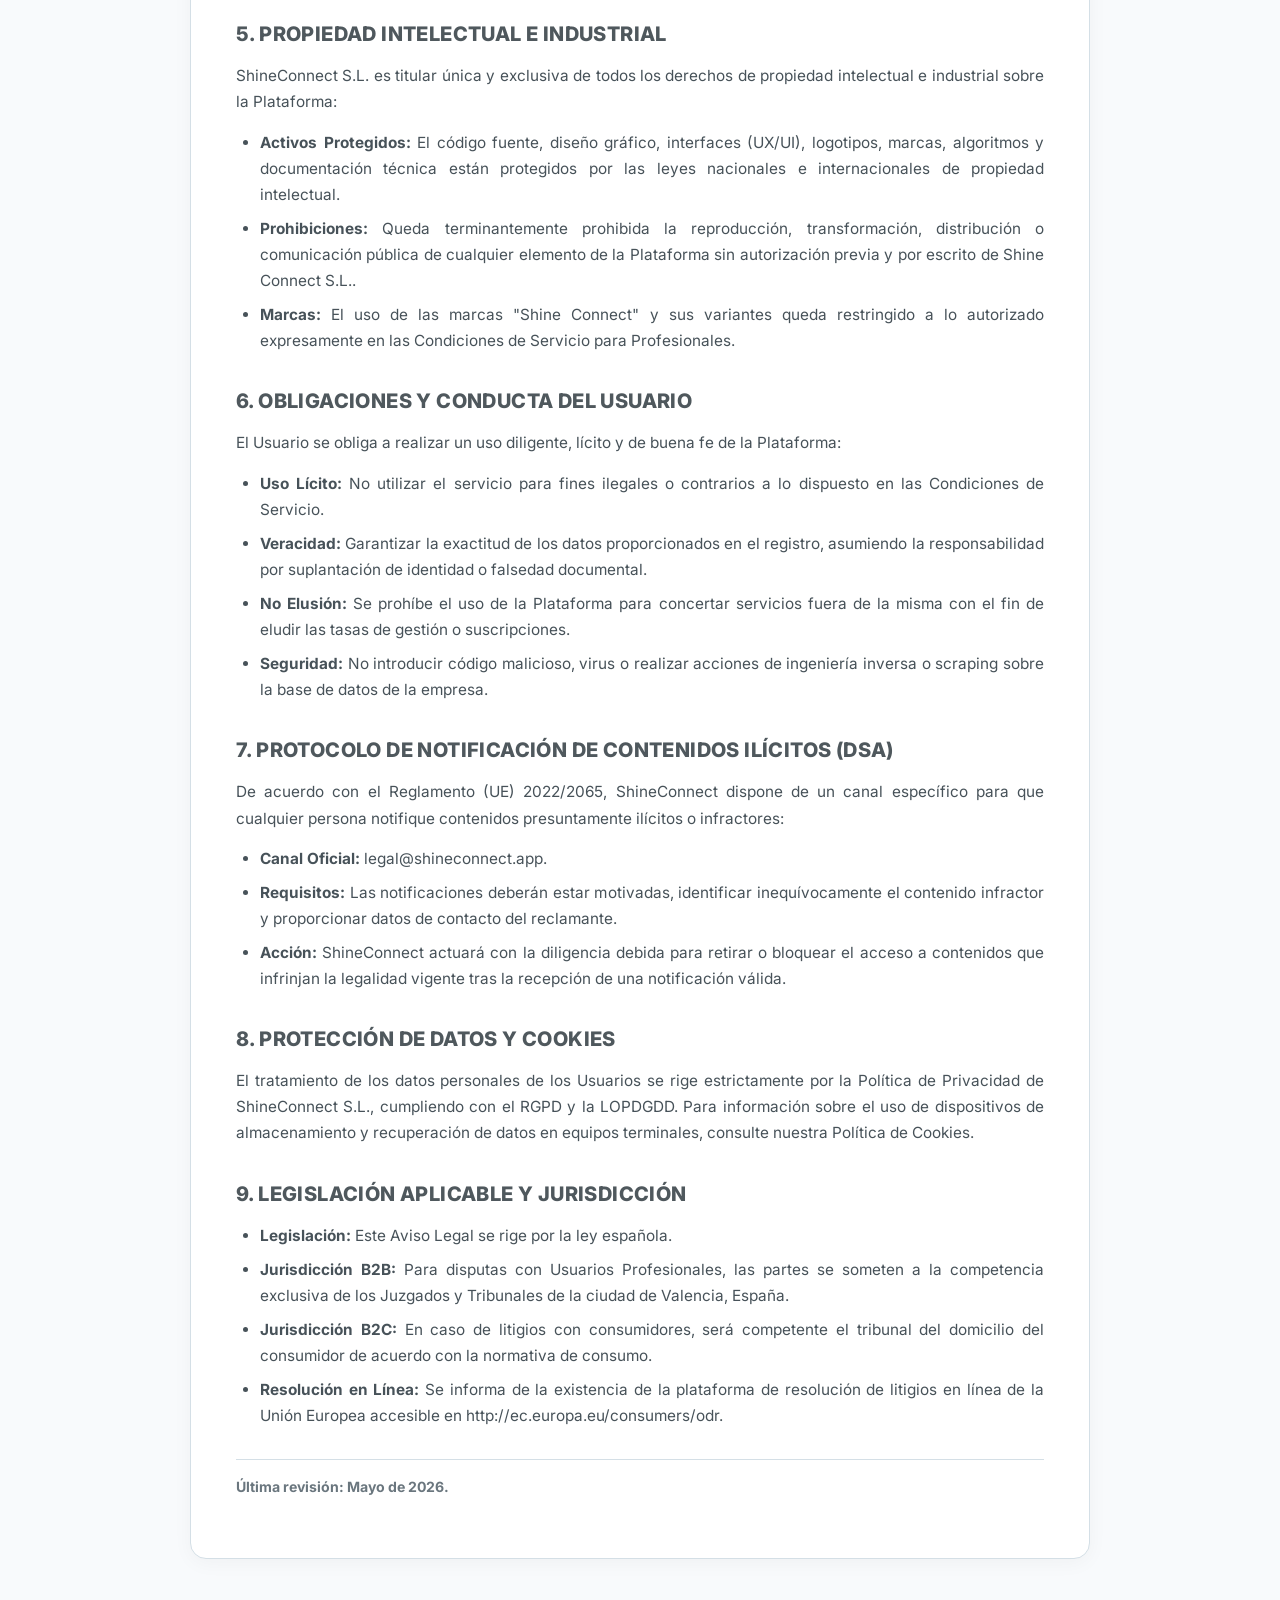
==== commit d5b53385: "Refactor aviso-legal.html for improved layout and styles Updated styling and structure of legal noti" ====
--- a/aviso-legal.html
+++ b/aviso-legal.html
@@ -14,6 +14,7 @@
       --color-logo-blue-dark: #6294b4;
       --color-logo-charcoal: #4f585d;
       --color-slate-dark: #24292d;
+      --color-slate-medium: #475259;
       --color-slate-muted: #6a767e;
       --color-slate-border: #d4dfe6;
       --color-bg-page: #f8fafc;
@@ -22,23 +23,23 @@
     body { background-color: var(--color-bg-page); color: var(--color-slate-dark); line-height: 1.7; padding-bottom: 60px; }
     .top-bar { background: #fff; border-bottom: 1px solid var(--color-slate-border); padding: 8px 24px; display: flex; justify-content: flex-end; align-items: center; gap: 12px; font-size: 0.85rem; }
     .lang-select { padding: 5px 12px; border-radius: 6px; border: 1px solid var(--color-slate-border); font-size: 0.82rem; background: var(--color-bg-page); font-weight: 600; cursor: pointer; color: var(--color-slate-dark); }
-    .container { max-width: 920px; margin: 40px auto; background: #fff; padding: 48px; border-radius: 16px; border: 1.5px solid var(--color-slate-border); box-shadow: 0 4px 20px rgba(0,0,0,0.04); }
+    .container { max-width: 900px; margin: 40px auto; background: #fff; padding: 45px; border-radius: 16px; border: 1.5px solid var(--color-slate-border); box-shadow: 0 4px 20px rgba(0,0,0,0.04); }
     .back-btn { display: inline-block; color: var(--color-logo-blue-dark); text-decoration: none; font-weight: 700; margin-bottom: 24px; font-size: 0.95rem; }
-    .back-btn:hover { text-decoration: underline; }
-    h1 { font-size: 2.1rem; color: var(--color-slate-dark); margin-bottom: 24px; font-weight: 800; border-bottom: 2px solid var(--color-logo-blue); padding-bottom: 14px; }
-    h2 { font-size: 1.3rem; color: var(--color-logo-charcoal); margin: 32px 0 12px; font-weight: 700; border-bottom: 1px solid #f1f5f9; padding-bottom: 6px; }
-    p { color: #334155; font-size: 0.95rem; margin-bottom: 14px; text-align: justify; }
-    ul { padding-left: 24px; margin-bottom: 16px; color: #334155; font-size: 0.95rem; }
-    li { margin-bottom: 8px; text-align: justify; }
-    strong { color: var(--color-slate-dark); }
+    h1 { font-size: 2.1rem; color: var(--color-slate-dark); margin-bottom: 20px; font-weight: 800; border-bottom: 2px solid var(--color-logo-blue); padding-bottom: 14px; }
+    h2 { font-size: 1.25rem; color: var(--color-logo-charcoal); margin: 30px 0 12px; font-weight: 800; text-transform: uppercase; letter-spacing: 0.02em; }
+    p, li { color: var(--color-slate-medium); font-size: 0.96rem; margin-bottom: 14px; text-align: justify; }
+    ul { padding-left: 24px; margin-bottom: 16px; }
+    li { margin-bottom: 8px; }
+    .meta-date { font-weight: 700; color: var(--color-slate-muted); font-size: 0.88rem; margin-top: 30px; border-top: 1px solid var(--color-slate-border); padding-top: 15px; }
+    .legal-id-box { background: #f8fafc; border-left: 4px solid var(--color-logo-blue); padding: 16px 20px; margin: 16px 0; border-radius: 0 8px 8px 0; }
   </style>
 </head>
 <body>
   <div class="top-bar">
     <span style="color: var(--color-slate-muted); font-weight: 600;">🌐 Idioma / Language:</span>
-    <select class="lang-select" id="langSelector" onchange="aplicarTraduccion(this.value)">
+    <select class="lang-select" id="langSelect" onchange="cambiarIdiomaDoc(this.value)">
       <optgroup label="Lenguas de España">
-        <option value="es" selected>Español</option>
+        <option value="es">Español</option>
         <option value="ca">Valencià / Català</option>
         <option value="gl">Galego</option>
         <option value="eu">Euskara</option>
@@ -49,14 +50,6 @@
         <option value="de">Deutsch</option>
         <option value="it">Italiano</option>
         <option value="pt">Português</option>
-        <option value="nl">Nederlands</option>
-        <option value="pl">Polski</option>
-        <option value="ro">Română</option>
-        <option value="sv">Svenska</option>
-        <option value="da">Dansk</option>
-        <option value="cs">Čeština</option>
-        <option value="hu">Magyar</option>
-        <option value="el">Ελληνικά</option>
       </optgroup>
     </select>
   </div>
@@ -64,16 +57,16 @@
   <div class="container">
     <a href="javascript:history.back()" class="back-btn">← Volver</a>
     <h1>AVISO LEGAL Y CONDICIONES DE USO - SHINECONNECT S.L.</h1>
-
+    
     <h2>1. INFORMACIÓN GENERAL (ART. 10 LSSI-CE)</h2>
     <p>En cumplimiento del deber de información general contenido en el Artículo 10 de la LSSI-CE, se hace constar que el titular de este sitio web y prestador del servicio es:</p>
-    <ul>
-      <li><strong>Denominación Social:</strong> Shine Connect S.L.</li>
-      <li><strong>NIF:</strong> B26917807.</li>
-      <li><strong>Domicilio Social:</strong> c/Mayor, 5, Fortaleny, España.</li>
-      <li><strong>Correo Electrónico de Contacto:</strong> legal@shineconnect.app.</li>
-      <li><strong>Naturaleza de la Entidad:</strong> Sociedad mercantil constituida de conformidad con las leyes de España.</li>
-    </ul>
+    <div class="legal-id-box">
+      <p><strong>Denominación Social:</strong> Shine Connect S.L.</p>
+      <p><strong>NIF:</strong> B26917807.</p>
+      <p><strong>Domicilio Social:</strong> c/Mayor, 5, Fortaleny, España.</p>
+      <p><strong>Correo Electrónico de Contacto:</strong> legal@shineconnect.app.</p>
+      <p><strong>Naturaleza de la Entidad:</strong> Sociedad mercantil constituida de conformidad con las leyes de España.</p>
+    </div>
 
     <h2>2. REGISTRO MERCANTIL</h2>
     <p>ShineConnect S.L. se encuentra debidamente inscrita en el Registro Mercantil de su provincia (Valencia). Los datos registrales (Tomo, Libro, Folio, Sección y Hoja) están a disposición de cualquier autoridad o interesado que los solicite a través del canal de notificaciones oficiales arriba indicado.</p>
@@ -128,35 +121,81 @@
       <li><strong>Legislación:</strong> Este Aviso Legal se rige por la ley española.</li>
       <li><strong>Jurisdicción B2B:</strong> Para disputas con Usuarios Profesionales, las partes se someten a la competencia exclusiva de los Juzgados y Tribunales de la ciudad de Valencia, España.</li>
       <li><strong>Jurisdicción B2C:</strong> En caso de litigios con consumidores, será competente el tribunal del domicilio del consumidor de acuerdo con la normativa de consumo.</li>
-      <li><strong>Resolución en Línea:</strong> Se informa de la existencia de la plataforma de resolución de litigios en línea de la Unión Europea accesible en <a href="http://ec.europa.eu/consumers/odr" target="_blank" rel="noopener noreferrer">http://ec.europa.eu/consumers/odr</a>.</li>
-    </ul>
-
-    <p style="margin-top: 30px; font-weight: 600; color: var(--color-slate-muted);">Última revisión: Mayo de 2026.</p>
+      <li><strong>Resolución en Línea:</strong> Se informa de la existencia de la plataforma de resolución de litigios en línea de la Unión Europea accesible en http://ec.europa.eu/consumers/odr.</li>
+    </ul>
+
+    <p class="meta-date">Última revisión: Mayo de 2026.</p>
   </div>
 
-  <div id="google_translate_element" style="display:none;"></div>
   <script src="//translate.google.com/translate_a/element.js?cb=googleTranslateElementInit"></script>
   <script>
+    function setTranslateCookie(lang) {
+      var cookieVal = (lang === 'es') ? '/es/es' : '/es/' + lang;
+      document.cookie = "googtrans=" + cookieVal + "; path=/; domain=" + window.location.hostname;
+      document.cookie = "googtrans=" + cookieVal + "; path=/;";
+    }
+
     function googleTranslateElementInit() {
       new google.translate.TranslateElement({ pageLanguage: 'es', autoDisplay: false }, 'google_translate_element');
     }
-    function aplicarTraduccion(lang) {
+
+    function cambiarIdiomaDoc(lang) {
       if (!lang) return;
       localStorage.setItem('limpiapp_lang', lang);
+      setTranslateCookie(lang);
+
+      if (lang === 'es') {
+        var iframe = document.querySelector('iframe.goog-te-banner-frame');
+        if (iframe) {
+          var innerDoc = iframe.contentDocument || iframe.contentWindow.document;
+          var b = innerDoc.querySelector('.goog-close-link');
+          if (b) b.click();
+        }
+        var combo = document.querySelector('.goog-te-combo');
+        if (combo) {
+          combo.value = 'es';
+          combo.dispatchEvent(new Event('change'));
+        }
+        return;
+      }
+
       var combo = document.querySelector('.goog-te-combo');
       if (combo) {
         combo.value = lang;
         combo.dispatchEvent(new Event('change'));
+      } else {
+        setTimeout(function() {
+          var retryCombo = document.querySelector('.goog-te-combo');
+          if (retryCombo) {
+            retryCombo.value = lang;
+            retryCombo.dispatchEvent(new Event('change'));
+          }
+        }, 200);
       }
     }
+
     document.addEventListener('DOMContentLoaded', function() {
-      var guardado = localStorage.getItem('limpiapp_lang') || 'es';
-      var select = document.getElementById('langSelector');
-      if (select) select.value = guardado;
-      if (guardado !== 'es') {
-        setTimeout(function() { aplicarTraduccion(guardado); }, 500);
+      var urlParams = new URLSearchParams(window.location.search);
+      var langUrl = urlParams.get('lang');
+      var savedLang = langUrl || localStorage.getItem('limpiapp_lang') || 'es';
+
+      setTranslateCookie(savedLang);
+
+      var select = document.getElementById('langSelect');
+      if (select) select.value = savedLang;
+
+      if (savedLang !== 'es') {
+        var checkInterval = setInterval(function() {
+          var combo = document.querySelector('.goog-te-combo');
+          if (combo) {
+            clearInterval(checkInterval);
+            cambiarIdiomaDoc(savedLang);
+          }
+        }, 100);
+        setTimeout(function() { clearInterval(checkInterval); }, 3000);
       }
     });
   </script>
+  <div id="google_translate_element" style="display:none;"></div>
 </body>
 </html>
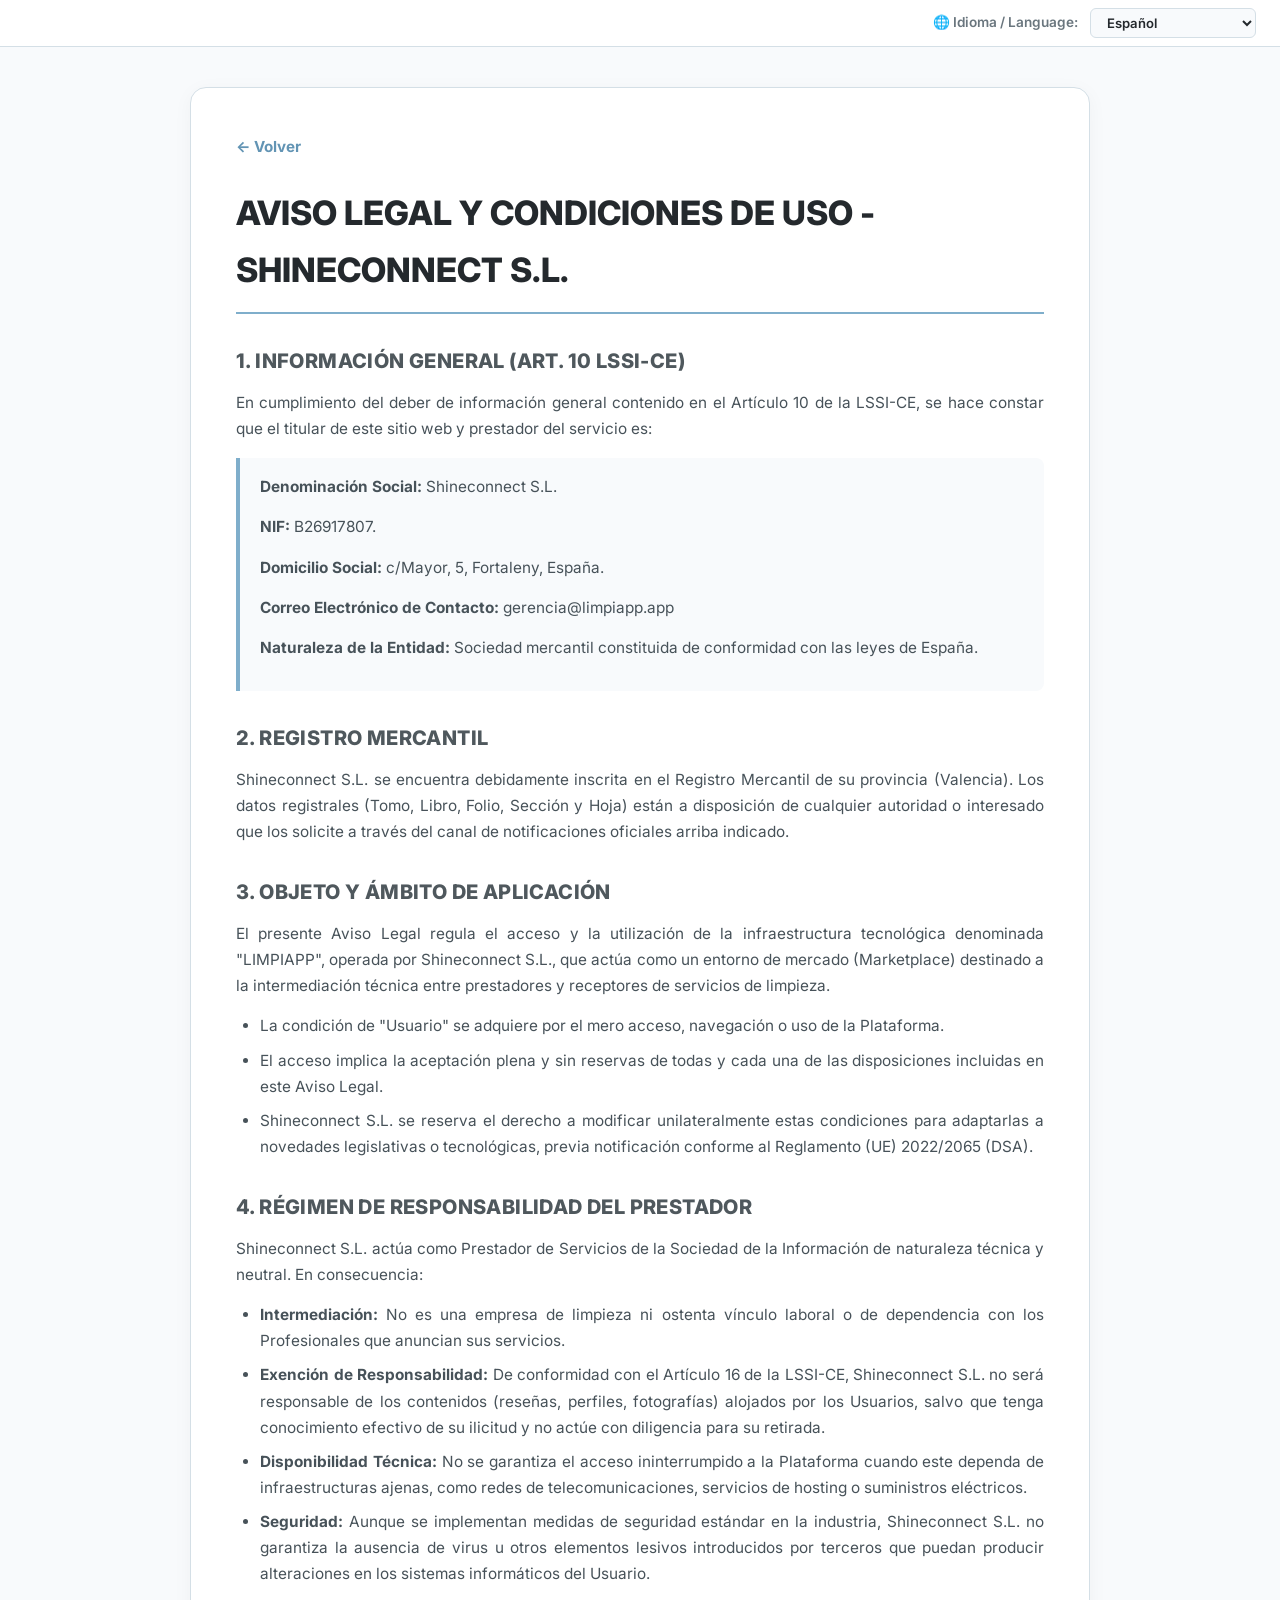
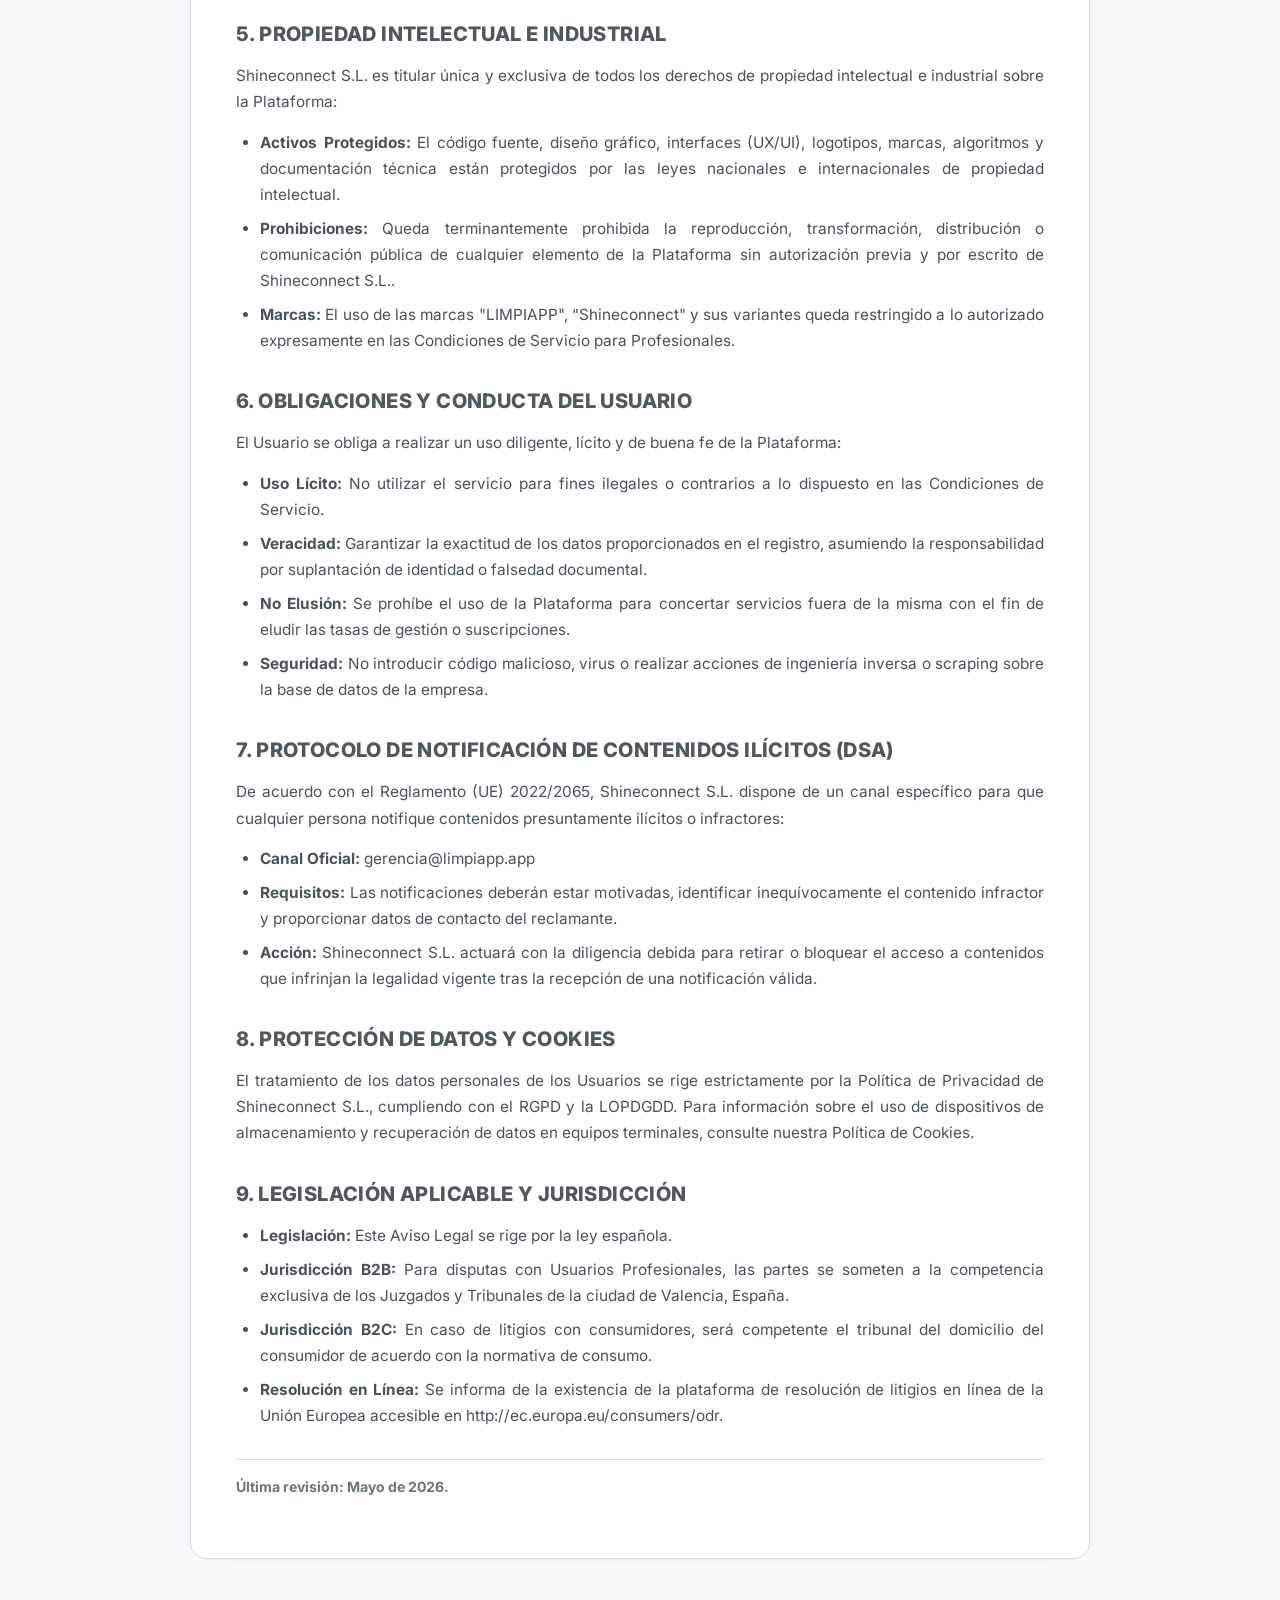
==== commit 33be16b9: "Revise aviso legal with updated company information Updated legal notice to reflect company name cha" ====
--- a/aviso-legal.html
+++ b/aviso-legal.html
@@ -3,7 +3,7 @@
 <head>
   <meta charset="UTF-8">
   <meta name="viewport" content="width=device-width, initial-scale=1.0">
-  <title>Aviso Legal y Condiciones de Uso | LIMPIAPP</title>
+  <title>Aviso Legal | LIMPIAPP</title>
   <meta name="theme-color" content="#4f585d">
   <link rel="preconnect" href="https://fonts.googleapis.com">
   <link rel="preconnect" href="https://fonts.gstatic.com" crossorigin>
@@ -20,7 +20,13 @@
       --color-bg-page: #f8fafc;
     }
     * { box-sizing: border-box; margin: 0; padding: 0; font-family: 'Inter', system-ui, sans-serif; }
-    body { background-color: var(--color-bg-page); color: var(--color-slate-dark); line-height: 1.7; padding-bottom: 60px; }
+    body { background-color: var(--color-bg-page); color: var(--color-slate-dark); line-height: 1.7; padding-bottom: 60px; top: 0px !important; }
+    
+    /* Ocultar barra invasiva superior de Google Translate */
+    .goog-te-banner-frame.skiptranslate, .goog-te-banner-frame { display: none !important; }
+    #goog-gt-tt, .goog-te-balloon-frame { display: none !important; }
+    .goog-text-highlight { background-color: transparent !important; box-shadow: none !important; }
+
     .top-bar { background: #fff; border-bottom: 1px solid var(--color-slate-border); padding: 8px 24px; display: flex; justify-content: flex-end; align-items: center; gap: 12px; font-size: 0.85rem; }
     .lang-select { padding: 5px 12px; border-radius: 6px; border: 1px solid var(--color-slate-border); font-size: 0.82rem; background: var(--color-bg-page); font-weight: 600; cursor: pointer; color: var(--color-slate-dark); }
     .container { max-width: 900px; margin: 40px auto; background: #fff; padding: 45px; border-radius: 16px; border: 1.5px solid var(--color-slate-border); box-shadow: 0 4px 20px rgba(0,0,0,0.04); }
@@ -37,7 +43,7 @@
 <body>
   <div class="top-bar">
     <span style="color: var(--color-slate-muted); font-weight: 600;">🌐 Idioma / Language:</span>
-    <select class="lang-select" id="langSelect" onchange="cambiarIdiomaDoc(this.value)">
+    <select class="lang-select" id="langSelect">
       <optgroup label="Lenguas de España">
         <option value="es">Español</option>
         <option value="ca">Valencià / Català</option>
@@ -55,45 +61,45 @@
   </div>
 
   <div class="container">
-    <a href="javascript:history.back()" class="back-btn">← Volver</a>
+    <a href="index.html" class="back-btn" id="linkVolver">← Volver</a>
     <h1>AVISO LEGAL Y CONDICIONES DE USO - SHINECONNECT S.L.</h1>
     
     <h2>1. INFORMACIÓN GENERAL (ART. 10 LSSI-CE)</h2>
     <p>En cumplimiento del deber de información general contenido en el Artículo 10 de la LSSI-CE, se hace constar que el titular de este sitio web y prestador del servicio es:</p>
     <div class="legal-id-box">
-      <p><strong>Denominación Social:</strong> Shine Connect S.L.</p>
+      <p><strong>Denominación Social:</strong> Shineconnect S.L.</p>
       <p><strong>NIF:</strong> B26917807.</p>
       <p><strong>Domicilio Social:</strong> c/Mayor, 5, Fortaleny, España.</p>
-      <p><strong>Correo Electrónico de Contacto:</strong> legal@shineconnect.app.</p>
+      <p><strong>Correo Electrónico de Contacto:</strong> gerencia@limpiapp.app</p>
       <p><strong>Naturaleza de la Entidad:</strong> Sociedad mercantil constituida de conformidad con las leyes de España.</p>
     </div>
 
     <h2>2. REGISTRO MERCANTIL</h2>
-    <p>ShineConnect S.L. se encuentra debidamente inscrita en el Registro Mercantil de su provincia (Valencia). Los datos registrales (Tomo, Libro, Folio, Sección y Hoja) están a disposición de cualquier autoridad o interesado que los solicite a través del canal de notificaciones oficiales arriba indicado.</p>
+    <p>Shineconnect S.L. se encuentra debidamente inscrita en el Registro Mercantil de su provincia (Valencia). Los datos registrales (Tomo, Libro, Folio, Sección y Hoja) están a disposición de cualquier autoridad o interesado que los solicite a través del canal de notificaciones oficiales arriba indicado.</p>
 
     <h2>3. OBJETO Y ÁMBITO DE APLICACIÓN</h2>
-    <p>El presente Aviso Legal regula el acceso y la utilización de la infraestructura tecnológica denominada "ShineConnect", que actúa como un entorno de mercado (Marketplace) destinado a la intermediación técnica entre prestadores y receptores de servicios de limpieza.</p>
+    <p>El presente Aviso Legal regula el acceso y la utilización de la infraestructura tecnológica denominada "LIMPIAPP", operada por Shineconnect S.L., que actúa como un entorno de mercado (Marketplace) destinado a la intermediación técnica entre prestadores y receptores de servicios de limpieza.</p>
     <ul>
       <li>La condición de "Usuario" se adquiere por el mero acceso, navegación o uso de la Plataforma.</li>
       <li>El acceso implica la aceptación plena y sin reservas de todas y cada una de las disposiciones incluidas en este Aviso Legal.</li>
-      <li>Shine Connect S.L. se reserva el derecho a modificar unilateralmente estas condiciones para adaptarlas a novedades legislativas o tecnológicas, previa notificación conforme al Reglamento (UE) 2022/2065 (DSA).</li>
+      <li>Shineconnect S.L. se reserva el derecho a modificar unilateralmente estas condiciones para adaptarlas a novedades legislativas o tecnológicas, previa notificación conforme al Reglamento (UE) 2022/2065 (DSA).</li>
     </ul>
 
     <h2>4. RÉGIMEN DE RESPONSABILIDAD DEL PRESTADOR</h2>
-    <p>Shine Connect S.L. actúa como Prestador de Servicios de la Sociedad de la Información de naturaleza técnica y neutral. En consecuencia:</p>
+    <p>Shineconnect S.L. actúa como Prestador de Servicios de la Sociedad de la Información de naturaleza técnica y neutral. En consecuencia:</p>
     <ul>
       <li><strong>Intermediación:</strong> No es una empresa de limpieza ni ostenta vínculo laboral o de dependencia con los Profesionales que anuncian sus servicios.</li>
-      <li><strong>Exención de Responsabilidad:</strong> De conformidad con el Artículo 16 de la LSSI-CE, Shine Connect S.L. no será responsable de los contenidos (reseñas, perfiles, fotografías) alojados por los Usuarios, salvo que tenga conocimiento efectivo de su ilicitud y no actúe con diligencia para su retirada.</li>
+      <li><strong>Exención de Responsabilidad:</strong> De conformidad con el Artículo 16 de la LSSI-CE, Shineconnect S.L. no será responsable de los contenidos (reseñas, perfiles, fotografías) alojados por los Usuarios, salvo que tenga conocimiento efectivo de su ilicitud y no actúe con diligencia para su retirada.</li>
       <li><strong>Disponibilidad Técnica:</strong> No se garantiza el acceso ininterrumpido a la Plataforma cuando este dependa de infraestructuras ajenas, como redes de telecomunicaciones, servicios de hosting o suministros eléctricos.</li>
-      <li><strong>Seguridad:</strong> Aunque se implementan medidas de seguridad estándar en la industria, ShineConnect S.L. no garantiza la ausencia de virus u otros elementos lesivos introducidos por terceros que puedan producir alteraciones en los sistemas informáticos del Usuario.</li>
+      <li><strong>Seguridad:</strong> Aunque se implementan medidas de seguridad estándar en la industria, Shineconnect S.L. no garantiza la ausencia de virus u otros elementos lesivos introducidos por terceros que puedan producir alteraciones en los sistemas informáticos del Usuario.</li>
     </ul>
 
     <h2>5. PROPIEDAD INTELECTUAL E INDUSTRIAL</h2>
-    <p>ShineConnect S.L. es titular única y exclusiva de todos los derechos de propiedad intelectual e industrial sobre la Plataforma:</p>
+    <p>Shineconnect S.L. es titular única y exclusiva de todos los derechos de propiedad intelectual e industrial sobre la Plataforma:</p>
     <ul>
       <li><strong>Activos Protegidos:</strong> El código fuente, diseño gráfico, interfaces (UX/UI), logotipos, marcas, algoritmos y documentación técnica están protegidos por las leyes nacionales e internacionales de propiedad intelectual.</li>
-      <li><strong>Prohibiciones:</strong> Queda terminantemente prohibida la reproducción, transformación, distribución o comunicación pública de cualquier elemento de la Plataforma sin autorización previa y por escrito de Shine Connect S.L..</li>
-      <li><strong>Marcas:</strong> El uso de las marcas "Shine Connect" y sus variantes queda restringido a lo autorizado expresamente en las Condiciones de Servicio para Profesionales.</li>
+      <li><strong>Prohibiciones:</strong> Queda terminantemente prohibida la reproducción, transformación, distribución o comunicación pública de cualquier elemento de la Plataforma sin autorización previa y por escrito de Shineconnect S.L..</li>
+      <li><strong>Marcas:</strong> El uso de las marcas "LIMPIAPP", "Shineconnect" y sus variantes queda restringido a lo autorizado expresamente en las Condiciones de Servicio para Profesionales.</li>
     </ul>
 
     <h2>6. OBLIGACIONES Y CONDUCTA DEL USUARIO</h2>
@@ -106,15 +112,15 @@
     </ul>
 
     <h2>7. PROTOCOLO DE NOTIFICACIÓN DE CONTENIDOS ILÍCITOS (DSA)</h2>
-    <p>De acuerdo con el Reglamento (UE) 2022/2065, ShineConnect dispone de un canal específico para que cualquier persona notifique contenidos presuntamente ilícitos o infractores:</p>
+    <p>De acuerdo con el Reglamento (UE) 2022/2065, Shineconnect S.L. dispone de un canal específico para que cualquier persona notifique contenidos presuntamente ilícitos o infractores:</p>
     <ul>
-      <li><strong>Canal Oficial:</strong> legal@shineconnect.app.</li>
+      <li><strong>Canal Oficial:</strong> gerencia@limpiapp.app</li>
       <li><strong>Requisitos:</strong> Las notificaciones deberán estar motivadas, identificar inequívocamente el contenido infractor y proporcionar datos de contacto del reclamante.</li>
-      <li><strong>Acción:</strong> ShineConnect actuará con la diligencia debida para retirar o bloquear el acceso a contenidos que infrinjan la legalidad vigente tras la recepción de una notificación válida.</li>
+      <li><strong>Acción:</strong> Shineconnect S.L. actuará con la diligencia debida para retirar o bloquear el acceso a contenidos que infrinjan la legalidad vigente tras la recepción de una notificación válida.</li>
     </ul>
 
     <h2>8. PROTECCIÓN DE DATOS Y COOKIES</h2>
-    <p>El tratamiento de los datos personales de los Usuarios se rige estrictamente por la Política de Privacidad de ShineConnect S.L., cumpliendo con el RGPD y la LOPDGDD. Para información sobre el uso de dispositivos de almacenamiento y recuperación de datos en equipos terminales, consulte nuestra Política de Cookies.</p>
+    <p>El tratamiento de los datos personales de los Usuarios se rige estrictamente por la Política de Privacidad de Shineconnect S.L., cumpliendo con el RGPD y la LOPDGDD. Para información sobre el uso de dispositivos de almacenamiento y recuperación de datos en equipos terminales, consulte nuestra Política de Cookies.</p>
 
     <h2>9. LEGISLACIÓN APLICABLE Y JURISDICCIÓN</h2>
     <ul>
@@ -127,75 +133,13 @@
     <p class="meta-date">Última revisión: Mayo de 2026.</p>
   </div>
 
-  <script src="//translate.google.com/translate_a/element.js?cb=googleTranslateElementInit"></script>
+  <!-- Motor de traducción en segundo plano -->
+  <div id="google_translate_element" style="display:none;"></div>
+
   <script>
-    function setTranslateCookie(lang) {
-      var cookieVal = (lang === 'es') ? '/es/es' : '/es/' + lang;
-      document.cookie = "googtrans=" + cookieVal + "; path=/; domain=" + window.location.hostname;
-      document.cookie = "googtrans=" + cookieVal + "; path=/;";
-    }
-
-    function googleTranslateElementInit() {
-      new google.translate.TranslateElement({ pageLanguage: 'es', autoDisplay: false }, 'google_translate_element');
-    }
-
-    function cambiarIdiomaDoc(lang) {
-      if (!lang) return;
-      localStorage.setItem('limpiapp_lang', lang);
-      setTranslateCookie(lang);
-
-      if (lang === 'es') {
-        var iframe = document.querySelector('iframe.goog-te-banner-frame');
-        if (iframe) {
-          var innerDoc = iframe.contentDocument || iframe.contentWindow.document;
-          var b = innerDoc.querySelector('.goog-close-link');
-          if (b) b.click();
-        }
-        var combo = document.querySelector('.goog-te-combo');
-        if (combo) {
-          combo.value = 'es';
-          combo.dispatchEvent(new Event('change'));
-        }
-        return;
-      }
-
-      var combo = document.querySelector('.goog-te-combo');
-      if (combo) {
-        combo.value = lang;
-        combo.dispatchEvent(new Event('change'));
-      } else {
-        setTimeout(function() {
-          var retryCombo = document.querySelector('.goog-te-combo');
-          if (retryCombo) {
-            retryCombo.value = lang;
-            retryCombo.dispatchEvent(new Event('change'));
-          }
-        }, 200);
-      }
-    }
-
-    document.addEventListener('DOMContentLoaded', function() {
-      var urlParams = new URLSearchParams(window.location.search);
-      var langUrl = urlParams.get('lang');
-      var savedLang = langUrl || localStorage.getItem('limpiapp_lang') || 'es';
-
-      setTranslateCookie(savedLang);
-
-      var select = document.getElementById('langSelect');
-      if (select) select.value = savedLang;
-
-      if (savedLang !== 'es') {
-        var checkInterval = setInterval(function() {
-          var combo = document.querySelector('.goog-te-combo');
-          if (combo) {
-            clearInterval(checkInterval);
-            cambiarIdiomaDoc(savedLang);
-          }
-        }, 100);
-        setTimeout(function() { clearInterval(checkInterval); }, 3000);
-      }
-    });
-  </script>
-  <div id="google_translate_element" style="display:none;"></div>
-</body>
-</html>
+    (function() {
+      const urlParams = new URLSearchParams(window.location.search);
+      let lang = urlParams.get('lang') || localStorage.getItem('limpiapp_lang') || 'es';
+      
+      const host = window.location.hostname;
+      const domain = (host.indexOf('.') !== -1 && !/
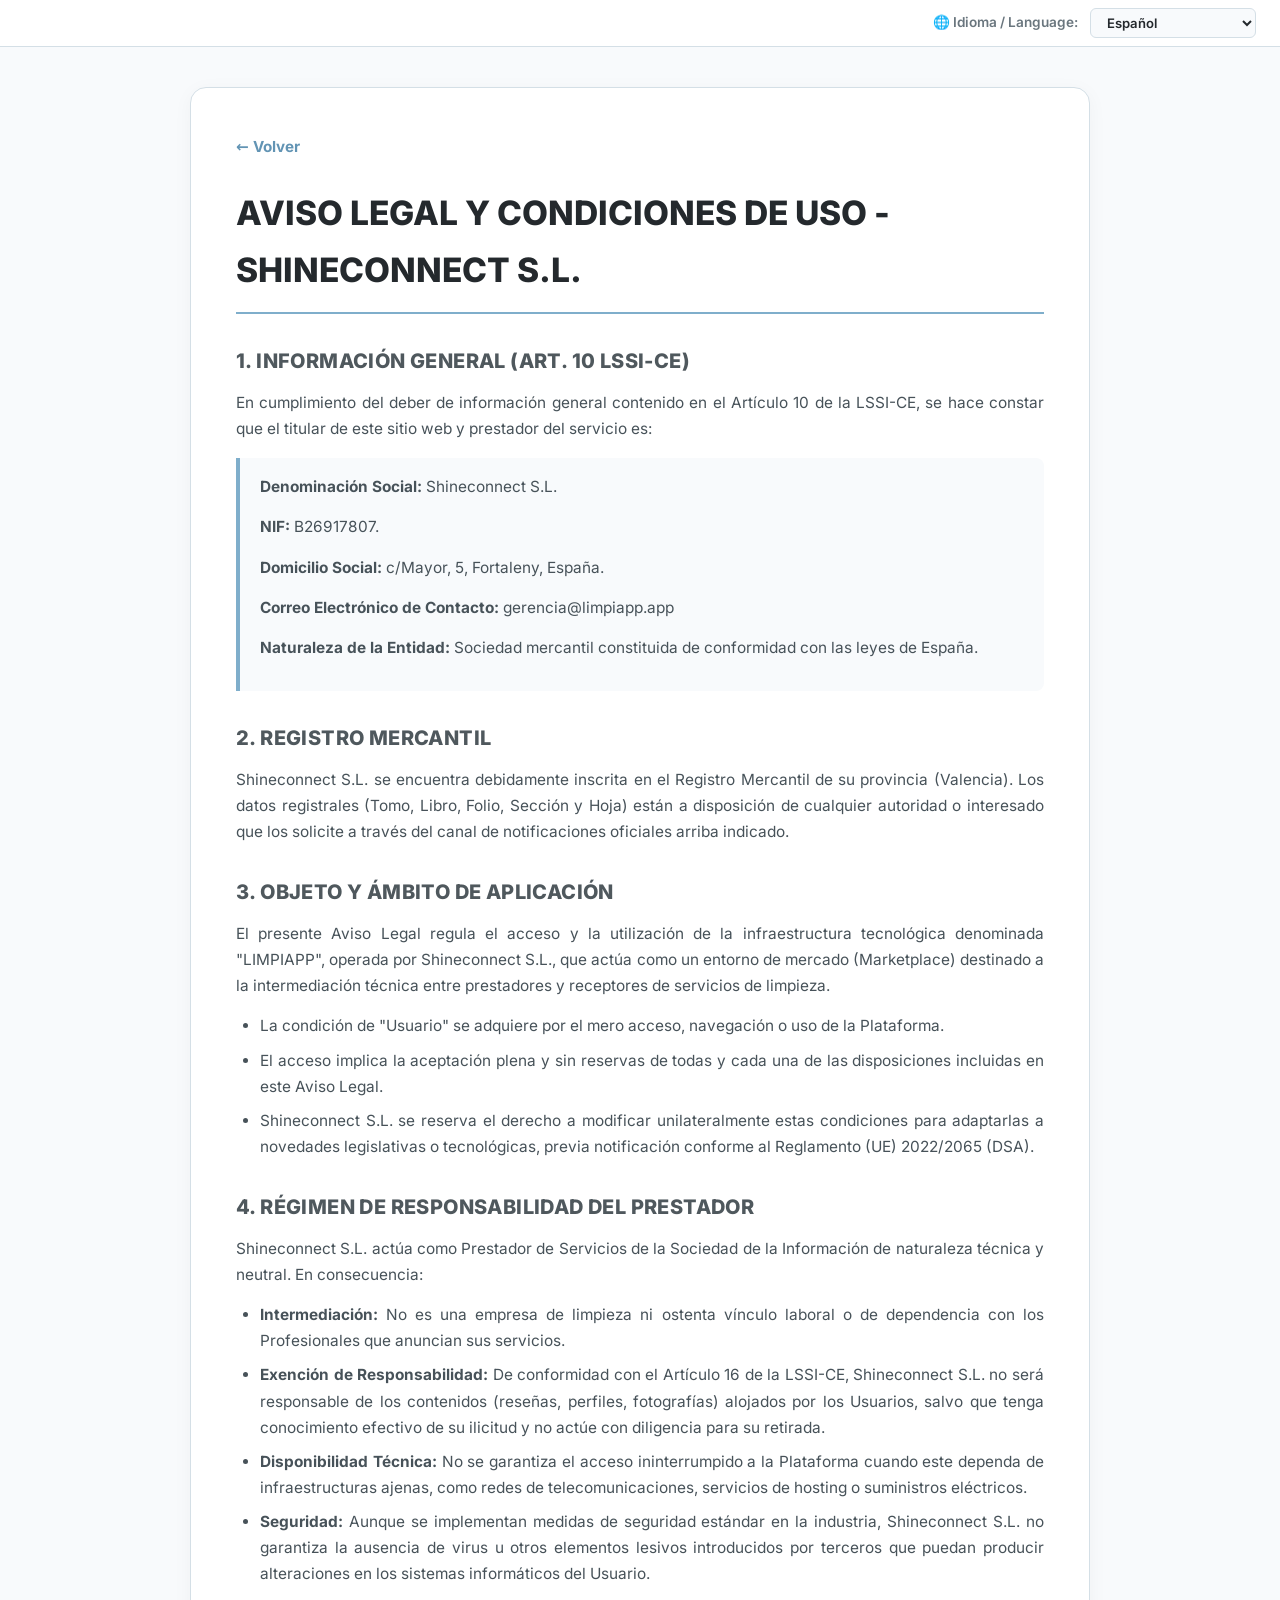
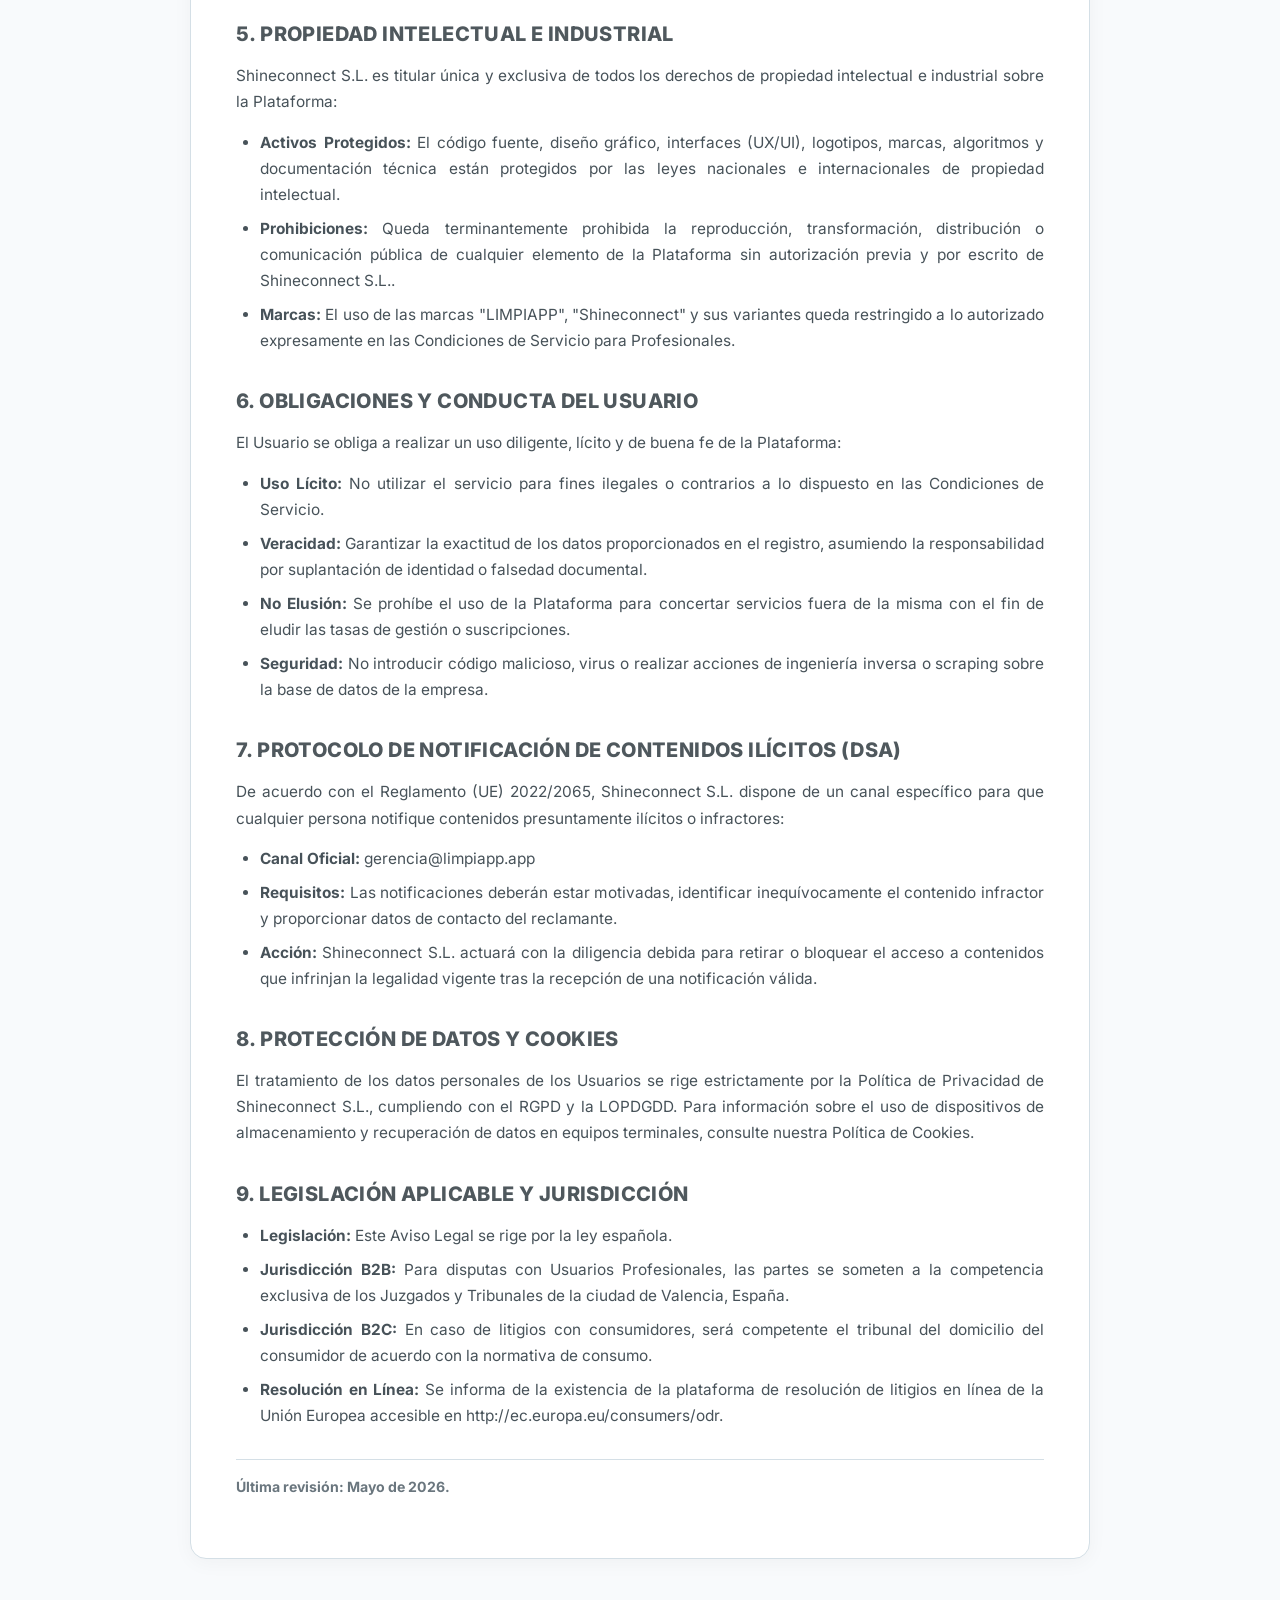
==== commit 5539cd4d: "Add files via upload" ====
--- a/aviso-legal.html
+++ b/aviso-legal.html
@@ -5,9 +5,11 @@
   <meta name="viewport" content="width=device-width, initial-scale=1.0">
   <title>Aviso Legal | LIMPIAPP</title>
   <meta name="theme-color" content="#4f585d">
-  <link rel="preconnect" href="https://fonts.googleapis.com">
-  <link rel="preconnect" href="https://fonts.gstatic.com" crossorigin>
-  <link href="https://fonts.googleapis.com/css2?family=Inter:wght@400;500;600;700;800&display=swap" rel="stylesheet">
+  <link rel="stylesheet" href="/fonts/inter.css">
+<link rel="icon" href="/favicon.ico" sizes="any">
+<link rel="icon" type="image/png" sizes="32x32" href="/icons/favicon-32.png">
+<link rel="apple-touch-icon" href="/icons/apple-touch-icon.png">
+<link rel="manifest" href="/manifest.json">
   <style>
     :root {
       --color-logo-blue: #7faecb;
@@ -19,14 +21,15 @@
       --color-slate-border: #d4dfe6;
       --color-bg-page: #f8fafc;
     }
-    * { box-sizing: border-box; margin: 0; padding: 0; font-family: 'Inter', system-ui, sans-serif; }
-    body { background-color: var(--color-bg-page); color: var(--color-slate-dark); line-height: 1.7; padding-bottom: 60px; top: 0px !important; }
     
     /* Ocultar barra invasiva superior de Google Translate */
     .goog-te-banner-frame.skiptranslate, .goog-te-banner-frame { display: none !important; }
+    body { top: 0px !important; }
     #goog-gt-tt, .goog-te-balloon-frame { display: none !important; }
     .goog-text-highlight { background-color: transparent !important; box-shadow: none !important; }
 
+    * { box-sizing: border-box; margin: 0; padding: 0; font-family: 'Inter', system-ui, sans-serif; }
+    body { background-color: var(--color-bg-page); color: var(--color-slate-dark); line-height: 1.7; padding-bottom: 60px; }
     .top-bar { background: #fff; border-bottom: 1px solid var(--color-slate-border); padding: 8px 24px; display: flex; justify-content: flex-end; align-items: center; gap: 12px; font-size: 0.85rem; }
     .lang-select { padding: 5px 12px; border-radius: 6px; border: 1px solid var(--color-slate-border); font-size: 0.82rem; background: var(--color-bg-page); font-weight: 600; cursor: pointer; color: var(--color-slate-dark); }
     .container { max-width: 900px; margin: 40px auto; background: #fff; padding: 45px; border-radius: 16px; border: 1.5px solid var(--color-slate-border); box-shadow: 0 4px 20px rgba(0,0,0,0.04); }
@@ -133,13 +136,94 @@
     <p class="meta-date">Última revisión: Mayo de 2026.</p>
   </div>
 
-  <!-- Motor de traducción en segundo plano -->
+  <!-- Contenedor oculto del traductor -->
   <div id="google_translate_element" style="display:none;"></div>
 
   <script>
-    (function() {
-      const urlParams = new URLSearchParams(window.location.search);
-      let lang = urlParams.get('lang') || localStorage.getItem('limpiapp_lang') || 'es';
+    const urlParams = new URLSearchParams(window.location.search);
+    const lang = urlParams.get('lang') || localStorage.getItem('limpiapp_lang') || 'es';
+    document.documentElement.lang = lang;
+
+    function purgarYFijarCookie(targetLang) {
+      const cookieVal = (targetLang === 'es') ? '' : '/es/' + targetLang;
+      const host = window.location.hostname;
+      const parts = host.split('.');
       
-      const host = window.location.hostname;
-      const domain = (host.indexOf('.') !== -1 && !/
+      const dominios = ['', host, '.' + host];
+      if (parts.length >= 2) {
+        const rootDomain = '.' + parts.slice(-2).join('.');
+        dominios.push(rootDomain);
+      }
+
+      dominios.forEach(d => {
+        const domainStr = d ? '; domain=' + d : '';
+        document.cookie = 'googtrans=; expires=Thu, 01 Jan 1970 00:00:00 UTC; path=/' + domainStr;
+        document.cookie = 'googtrans=; expires=Thu, 01 Jan 1970 00:00:00 UTC; path=""' + domainStr;
+      });
+
+      if (cookieVal) {
+        document.cookie = 'googtrans=' + cookieVal + '; path=/;';
+        if (parts.length >= 2) {
+          const rootDomain = '.' + parts.slice(-2).join('.');
+          document.cookie = 'googtrans=' + cookieVal + '; path=/; domain=' + rootDomain + ';';
+        }
+      }
+    }
+
+    purgarYFijarCookie(lang);
+    localStorage.setItem('limpiapp_lang', lang);
+    localStorage.setItem('lang', lang);
+
+    function googleTranslateElementInit() {
+      new google.translate.TranslateElement({
+        pageLanguage: 'es',
+        autoDisplay: false
+      }, 'google_translate_element');
+    }
+
+    document.addEventListener('DOMContentLoaded', function() {
+      const sel = document.getElementById('langSelect');
+      if (sel) {
+        sel.value = lang;
+        sel.onchange = function() {
+          const nuevoIdioma = this.value;
+          document.documentElement.lang = nuevoIdioma;
+          purgarYFijarCookie(nuevoIdioma);
+          localStorage.setItem('limpiapp_lang', nuevoIdioma);
+          localStorage.setItem('lang', nuevoIdioma);
+          
+          const url = new URL(window.location.href);
+          url.searchParams.set('lang', nuevoIdioma);
+          window.location.href = url.toString();
+        };
+      }
+
+      const btnVolver = document.getElementById('linkVolver');
+      if (btnVolver) {
+        btnVolver.onclick = function(e) {
+          e.preventDefault();
+          const idiomaActivo = localStorage.getItem('limpiapp_lang') || lang;
+          window.location.href = 'index.html?lang=' + encodeURIComponent(idiomaActivo);
+        };
+      }
+
+      if (lang !== 'es') {
+        let intentos = 0;
+        const checkCombo = setInterval(function() {
+          intentos++;
+          const combo = document.querySelector('.goog-te-combo');
+          if (combo) {
+            clearInterval(checkCombo);
+            if (combo.value !== lang) {
+              combo.value = lang;
+              combo.dispatchEvent(new Event('change'));
+            }
+          }
+          if (intentos > 30) clearInterval(checkCombo);
+        }, 100);
+      }
+    });
+  </script>
+  <script src="https://translate.google.com/translate_a/element.js?cb=googleTranslateElementInit"></script>
+</body>
+</html>
--- a/fonts/inter.css
+++ b/fonts/inter.css
@@ -0,0 +1,49 @@
+/* Inter (variable) autoalojada. Licencia SIL OFL 1.1. Fuente: @fontsource-variable/inter */
+@font-face {
+  font-family: 'Inter';
+  font-style: normal;
+  font-display: swap;
+  font-weight: 100 900;
+  src: url('./inter-cyrillic-ext-wght-normal.woff2') format('woff2-variations');
+  unicode-range: U+0460-052F,U+1C80-1C8A,U+20B4,U+2DE0-2DFF,U+A640-A69F,U+FE2E-FE2F;
+}
+@font-face {
+  font-family: 'Inter';
+  font-style: normal;
+  font-display: swap;
+  font-weight: 100 900;
+  src: url('./inter-cyrillic-wght-normal.woff2') format('woff2-variations');
+  unicode-range: U+0301,U+0400-045F,U+0490-0491,U+04B0-04B1,U+2116;
+}
+@font-face {
+  font-family: 'Inter';
+  font-style: normal;
+  font-display: swap;
+  font-weight: 100 900;
+  src: url('./inter-greek-ext-wght-normal.woff2') format('woff2-variations');
+  unicode-range: U+1F00-1FFF;
+}
+@font-face {
+  font-family: 'Inter';
+  font-style: normal;
+  font-display: swap;
+  font-weight: 100 900;
+  src: url('./inter-greek-wght-normal.woff2') format('woff2-variations');
+  unicode-range: U+0370-0377,U+037A-037F,U+0384-038A,U+038C,U+038E-03A1,U+03A3-03FF;
+}
+@font-face {
+  font-family: 'Inter';
+  font-style: normal;
+  font-display: swap;
+  font-weight: 100 900;
+  src: url('./inter-latin-ext-wght-normal.woff2') format('woff2-variations');
+  unicode-range: U+0100-02BA,U+02BD-02C5,U+02C7-02CC,U+02CE-02D7,U+02DD-02FF,U+0304,U+0308,U+0329,U+1D00-1DBF,U+1E00-1E9F,U+1EF2-1EFF,U+2020,U+20A0-20AB,U+20AD-20C0,U+2113,U+2C60-2C7F,U+A720-A7FF;
+}
+@font-face {
+  font-family: 'Inter';
+  font-style: normal;
+  font-display: swap;
+  font-weight: 100 900;
+  src: url('./inter-latin-wght-normal.woff2') format('woff2-variations');
+  unicode-range: U+0000-00FF,U+0131,U+0152-0153,U+02BB-02BC,U+02C6,U+02DA,U+02DC,U+0304,U+0308,U+0329,U+2000-206F,U+20AC,U+2122,U+2191,U+2193,U+2212,U+2215,U+FEFF,U+FFFD;
+}
